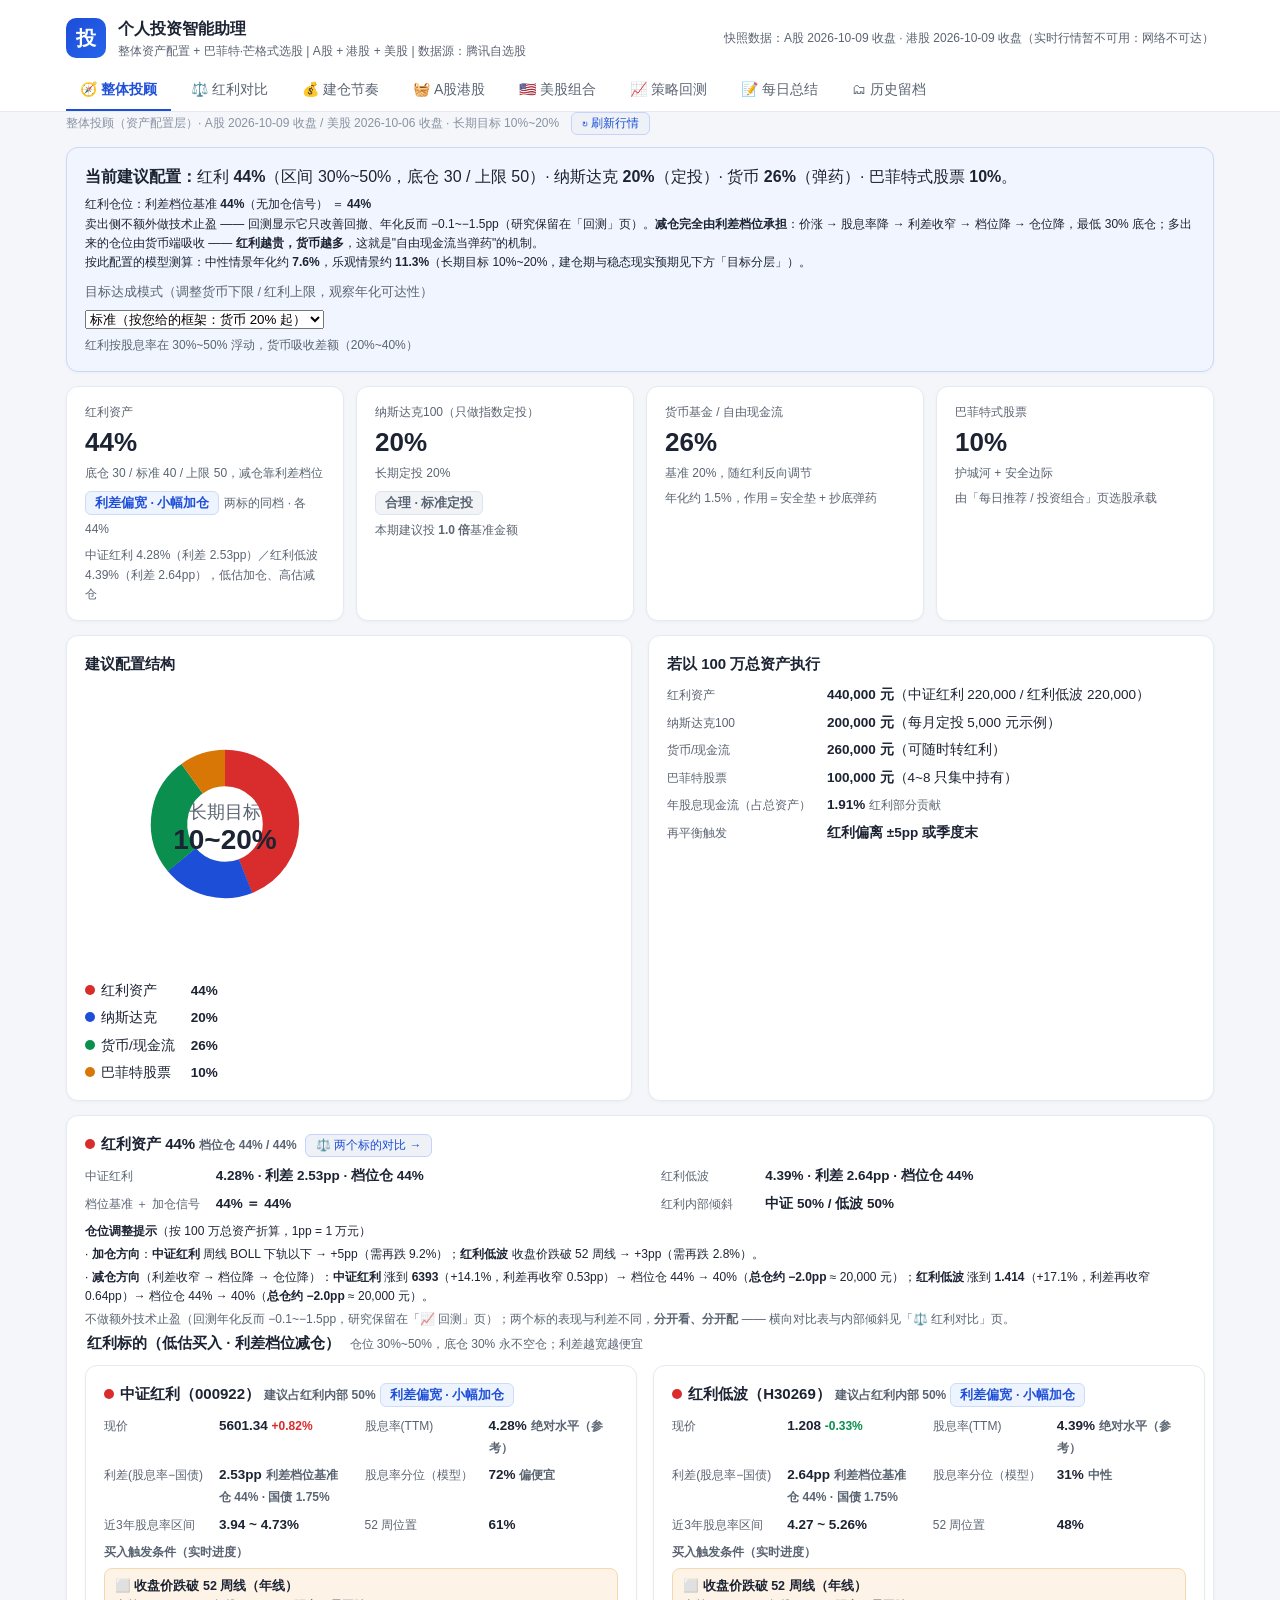
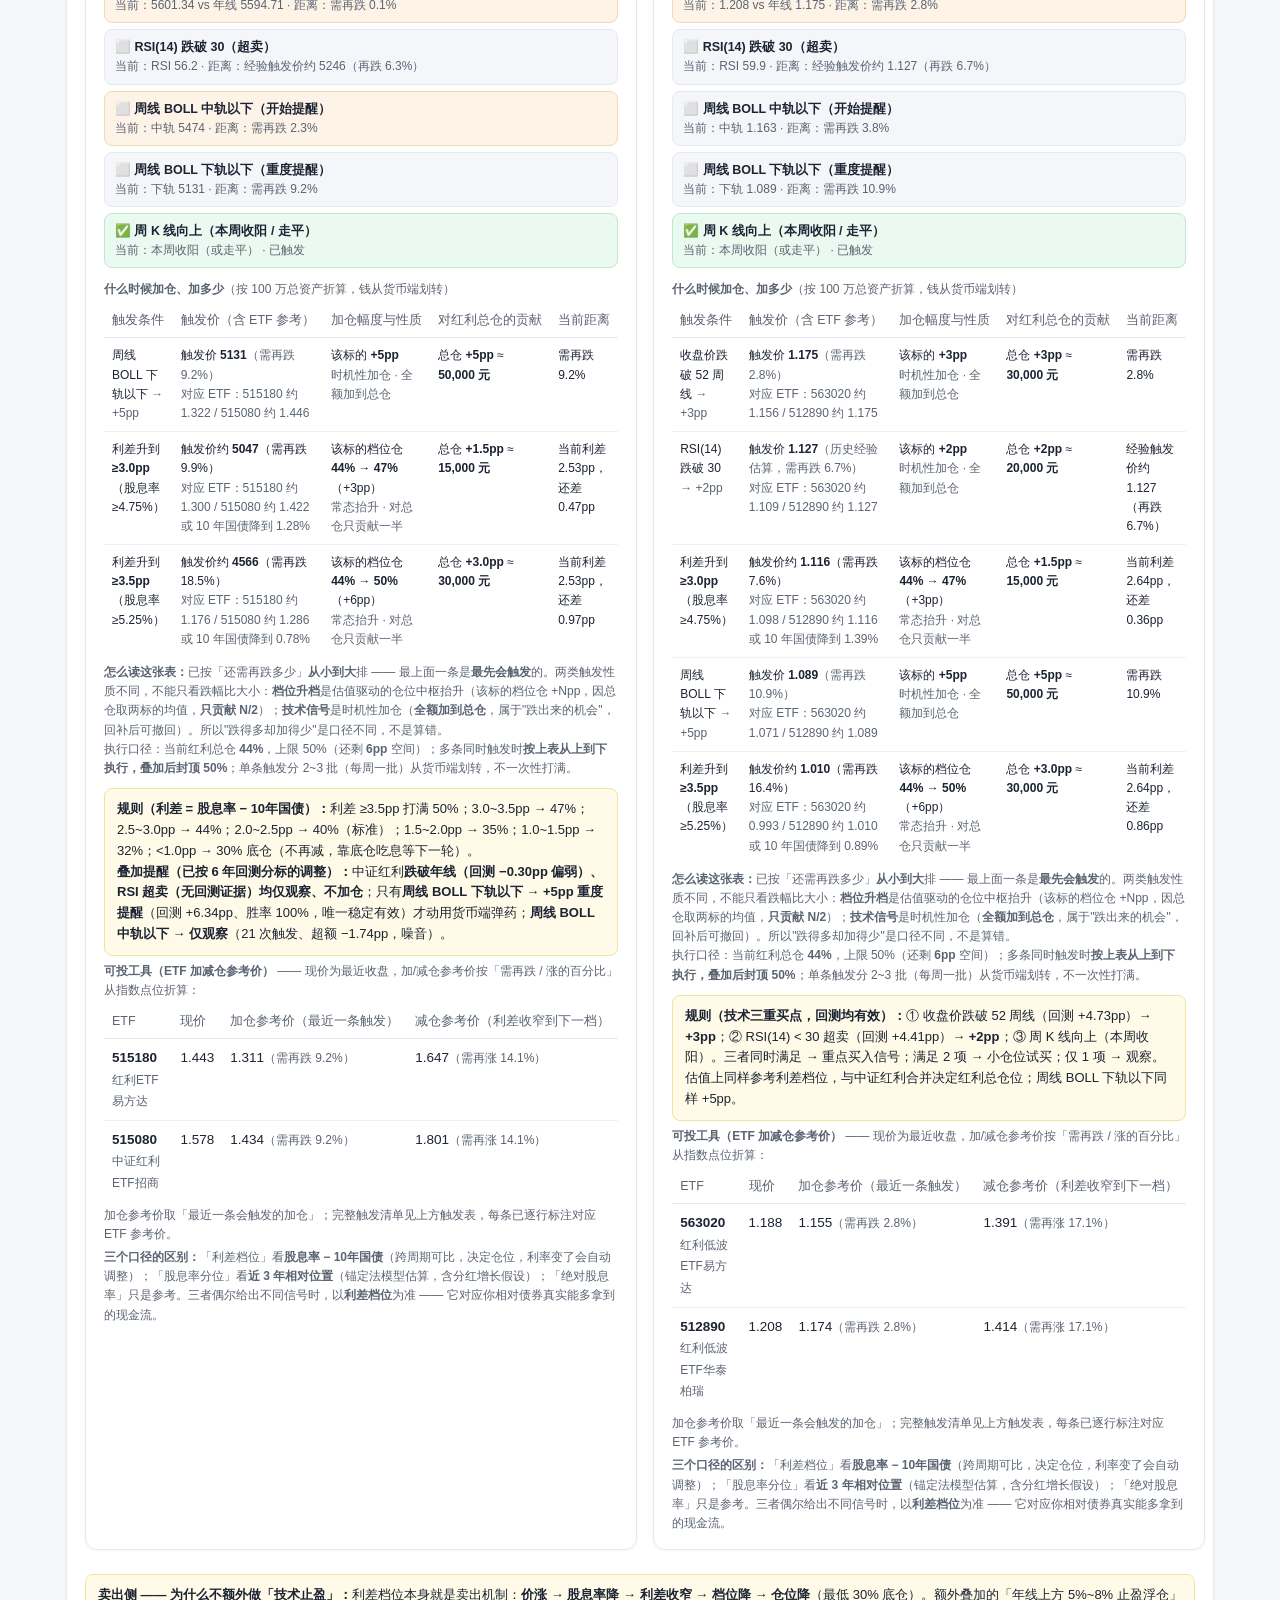
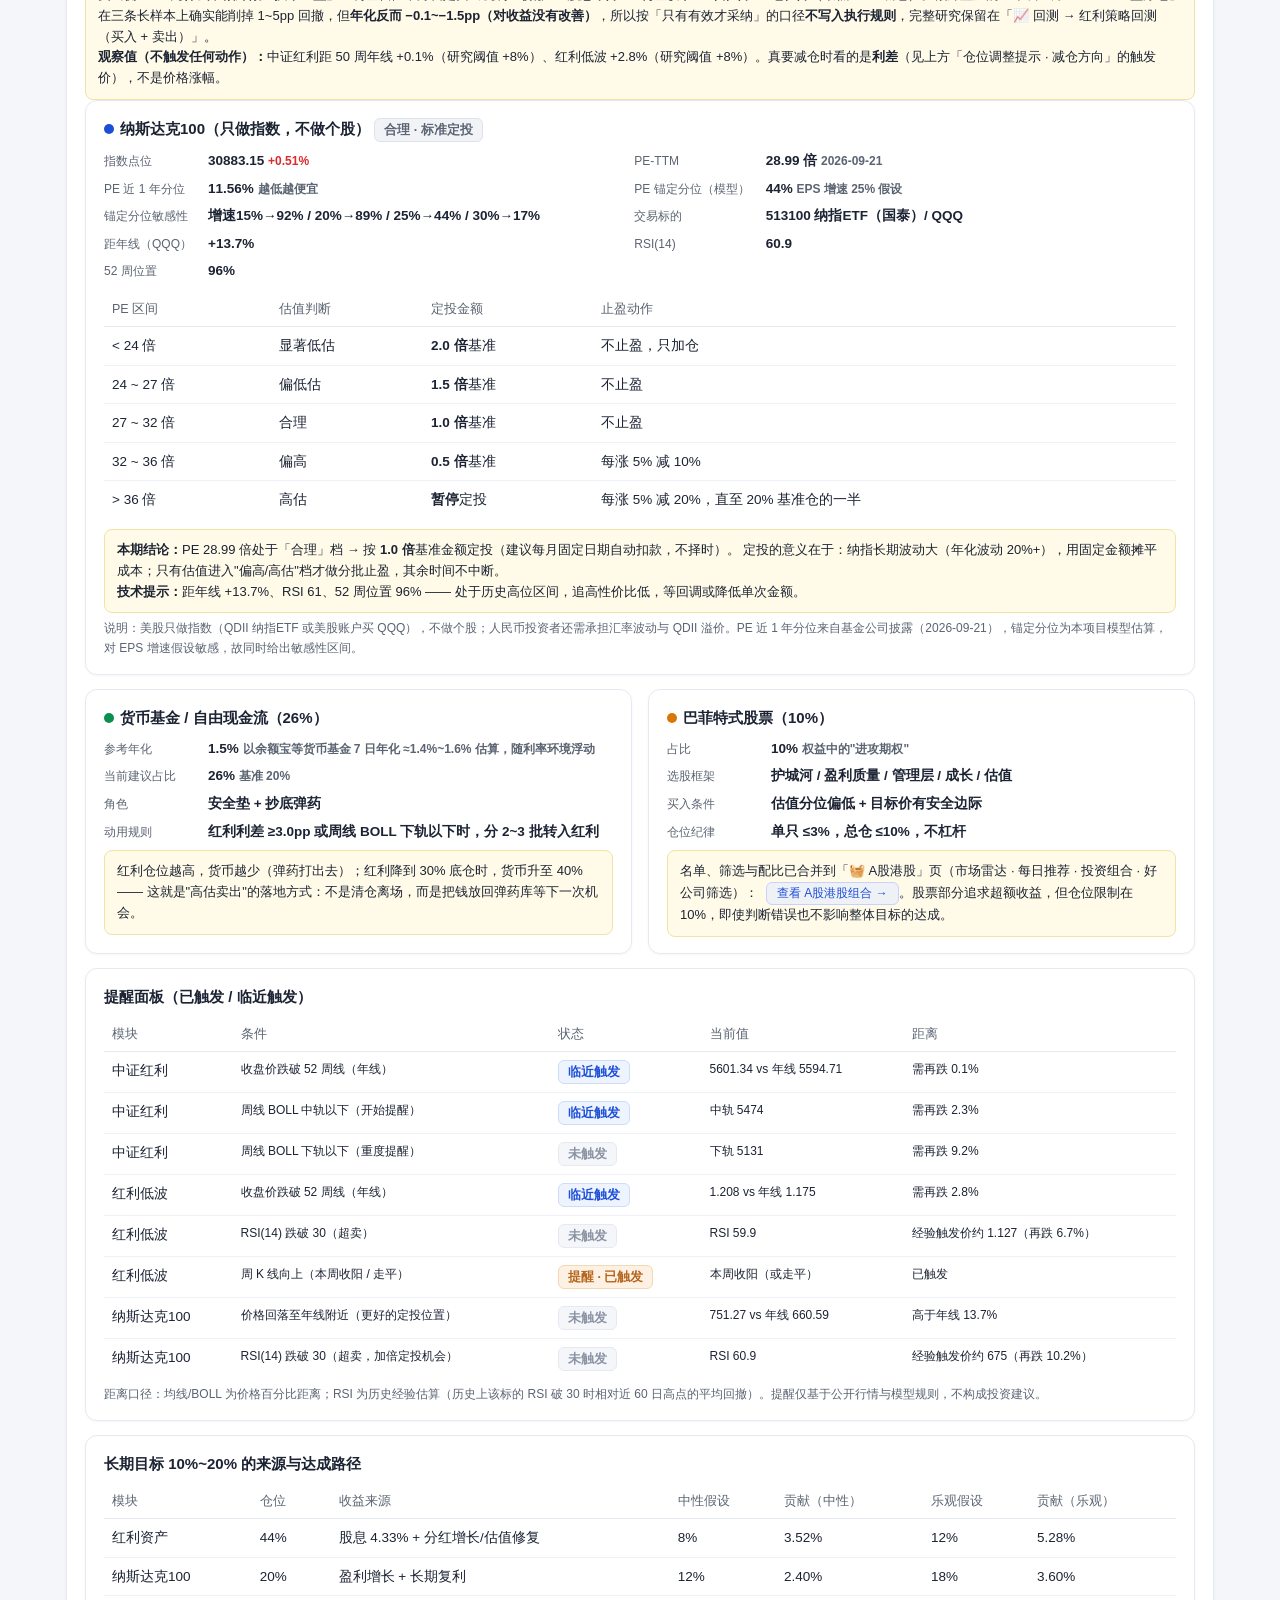
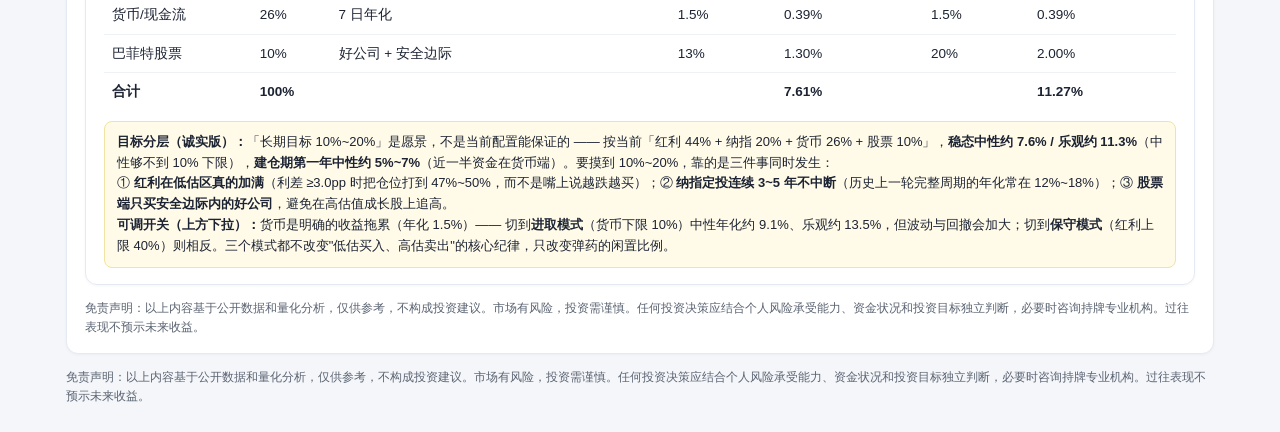
==== index.html @ 9316cc91 "init: 个人投资智能助理 v28（静态 PWA + 数据脚本 + 云端 Actions 模板） - 网站本体：index.html / app.js / style.css / sw.js（PWA" ====
<!DOCTYPE html>
<html lang="zh-CN">
<head>
<meta charset="UTF-8">
<meta name="viewport" content="width=device-width, initial-scale=1.0, viewport-fit=cover">
<title>个人投资智能助理 · 整体投顾 + Buffett 选股</title>
<link rel="manifest" href="manifest.json">
<link rel="icon" href="icons/icon.svg" type="image/svg+xml">
<link rel="apple-touch-icon" href="icons/icon-192.png">
<meta name="theme-color" content="#1d4ed8">
<meta name="mobile-web-app-capable" content="yes">
<meta name="apple-mobile-web-app-capable" content="yes">
<meta name="apple-mobile-web-app-status-bar-style" content="black-translucent">
<meta name="apple-mobile-web-app-title" content="投资助理">
<link rel="stylesheet" href="style.css">
</head>
<body>
<header class="top">
  <div class="wrap topbar">
    <div class="brand"><span class="logo">投</span><div><b>个人投资智能助理</b><div class="muted small">整体资产配置 + 巴菲特·芒格式选股<span class="hide-sm"> | A股 + 港股 + 美股 | 数据源：腾讯自选股</span></div></div></div>
    <div class="muted small" id="asof-line"></div>
  </div>
  <nav class="wrap nav" id="main-nav">
    <button class="nav-btn active" id="nav-plan" onclick="showTab('plan')"><span class="ic">🧭</span><span class="lb">整体投顾</span></button>
    <button class="nav-btn" id="nav-divcmp" onclick="showTab('divcmp')"><span class="ic">⚖️</span><span class="lb">红利对比</span></button>
    <button class="nav-btn" id="nav-fund" onclick="showTab('fund')"><span class="ic">💰</span><span class="lb">建仓节奏</span></button>
    <button class="nav-btn" id="nav-ah" onclick="showTab('ah')"><span class="ic">🧺</span><span class="lb">A股港股</span></button>
    <button class="nav-btn" id="nav-detail" onclick="showTab('detail')" style="display:none"><span class="ic">📄</span><span class="lb">标的调研</span></button>
    <button class="nav-btn" id="nav-us" onclick="showTab('us')"><span class="ic">🇺🇸</span><span class="lb">美股组合</span></button>
    <button class="nav-btn" id="nav-backtest" onclick="showTab('backtest')"><span class="ic">📈</span><span class="lb">策略回测</span></button>
    <button class="nav-btn" id="nav-report" onclick="showTab('report')"><span class="ic">📝</span><span class="lb">每日总结</span></button>
    <button class="nav-btn" id="nav-history" onclick="showTab('history')"><span class="ic">🗂</span><span class="lb">历史留档</span></button>
  </nav>
</header>

<main class="wrap">
  <section id="tab-plan"><div id="plan-body"></div></section>
  <section id="tab-divcmp" style="display:none"><div id="divcmp-body"></div></section>
  <section id="tab-fund" style="display:none"><div id="fund-body"></div></section>
  <section id="tab-ah" style="display:none"><div id="ah-body"></div></section>
  <section id="tab-detail" style="display:none"><div id="detail-sel" class="detail-selbar"></div><div id="detail-body"></div></section>
  <section id="tab-us" style="display:none"><div id="us-body"></div></section>
  <section id="tab-backtest" style="display:none"><div id="backtest-body"></div></section>
  <section id="tab-report" style="display:none">
    <div class="card">
      <b>每日投资总结</b> <span class="muted small">自动汇总市场概况、当日推荐与组合建议；每日 18:00 由定时任务自动生成并上传飞书「个人投顾」文件夹，本页同步排版展示（可一键切回 Markdown 原文）</span>
      <div class="btnrow">
        <button class="btn" onclick="copyReport()">复制报告</button>
        <button class="btn" onclick="downloadReport()">下载 .md</button>
        <button class="btn" onclick="window.hSaveReport()">保存到历史留档</button>
        <button class="btn" id="rpt-toggle" onclick="window.rptToggleView()">查看原文 Markdown</button>
      </div>
      <div id="report-view" class="report-view"></div>
      <textarea id="report-out" rows="26" spellcheck="false" style="display:none"></textarea>
    </div>
  </section>
  <section id="tab-history" style="display:none"><div id="history-body"></div></section>
</main>

<div id="flash" class="flash"></div>

<footer class="wrap foot">
  <div class="muted small" id="disc-line"></div>
</footer>

<script src="data.js"></script>
<script src="data/lt.js"></script>
<script src="data/valuation.js"></script>
<script src="data/us.js"></script>
<script src="data/asset.js"></script>
<script src="data/divbt.js"></script>
<script src="data/divbt-sell.js"></script>
<script src="data/etf.js"></script>
<script src="data/baseline.js"></script>
<script src="data/reports.js"></script>
<script src="data/snap-all.js"></script>
<script src="app.js"></script>
</body>
</html>
---- style.css ----
/* 投资助理 - 浅底研报风 · 红涨绿跌 */
* { box-sizing: border-box; margin: 0; padding: 0; }
body { font-family: -apple-system, "PingFang SC", "Microsoft YaHei", sans-serif; background: #f4f6fa; color: #1c2333; line-height: 1.6; }
.wrap { max-width: 1180px; margin: 0 auto; padding: 0 16px; }
.muted { color: #5b6472; } .small { font-size: 12px; } .mid { font-size: 14px; }
.c-up { color: #d92c2c; } .c-down { color: #0a8f4e; } .c-flat { color: #5b6472; } .c-warn { color: #b45309; }
.center { text-align: center; }
header.top { background: #fff; border-bottom: 1px solid #e5eaf2; padding-bottom: 0; }
.topbar { display: flex; justify-content: space-between; align-items: center; padding-top: 16px; padding-bottom: 10px; }
.brand { display: flex; gap: 12px; align-items: center; }
.logo { display: inline-flex; width: 40px; height: 40px; border-radius: 10px; background: linear-gradient(135deg, #1d4ed8, #2563eb); color: #fff; font-size: 20px; align-items: center; justify-content: center; font-weight: 700; }
.nav { display: flex; gap: 6px; overflow-x: auto; padding-bottom: 0; }
.nav-btn { border: none; background: none; padding: 10px 14px; font-size: 14px; color: #5b6472; cursor: pointer; border-bottom: 2.5px solid transparent; white-space: nowrap; font-family: inherit; }
.nav-btn:hover { color: #1c2333; }
.nav-btn.active { color: #1d4ed8; border-bottom-color: #1d4ed8; font-weight: 600; }
main { padding: 18px 16px 30px; }
.card { background: #fff; border: 1px solid #e5eaf2; border-radius: 12px; padding: 16px 18px; margin-bottom: 14px; box-shadow: 0 1px 3px rgba(20,30,60,0.04); }
.card-inner { background: #f6f8fc; border: 1px solid #e5eaf2; border-radius: 8px; padding: 10px 12px; margin-top: 10px; }
.card h3 { font-size: 15px; margin-bottom: 8px; }
.asof { font-size: 12px; color: #8a93a3; margin-bottom: 12px; }
.big { font-size: 26px; font-weight: 700; }
.grid2 { display: grid; grid-template-columns: 1fr 1fr; gap: 8px 16px; }
.grid3 { display: grid; grid-template-columns: repeat(3, 1fr); gap: 12px; }
.grid4 { display: grid; grid-template-columns: repeat(4, 1fr); gap: 12px; }
.grid5 { display: grid; grid-template-columns: repeat(5, 1fr); gap: 12px; }
/* 键值网格：标签 / 值成对（k2 = 一行一对，k4 = 一行两对） */
.kvg { display: grid; gap: 6px 16px; align-items: baseline; }
.kvg.k2 { grid-template-columns: minmax(88px, max-content) 1fr; }
.kvg.k4 { grid-template-columns: minmax(88px, max-content) 1fr minmax(88px, max-content) 1fr; }
.kv { font-size: 13.5px; }
.kv .muted { font-size: 12px; }
.hide-sm { display: inline; }
.tags .tag-ok, .tags .tag-warn, .tags .tag-flat { border-radius: 8px; padding: 8px 10px; font-size: 13px; }
/* 整体投顾：条件卡片可独立使用（不依赖 .tags 容器） */
.tag-ok, .tag-warn, .tag-flat { border-radius: 8px; padding: 7px 10px; font-size: 13px; }
.tag-ok { background: #eafaf1; border: 1px solid #bfe8d2; }
.tag-warn { background: #fdf3e7; border: 1px solid #f3d9b1; }
.tag-flat { background: #f4f6fa; border: 1px solid #e5eaf2; }
.verdict { background: #f0f5ff; border-color: #c9d9f7; }
.note { background: #fffbe8; border: 1px solid #f1e3a3; border-radius: 8px; padding: 10px 12px; font-size: 13px; }
.chgcard { background: #f6fbf6; border-color: #bcd9c0; }
.tbl { width: 100%; border-collapse: collapse; font-size: 13.5px; }
/* 宽表容器：桌面也不撑破布局，窄屏可横向滚动 */
.tbl-scroll { overflow-x: auto; -webkit-overflow-scrolling: touch; }
.tbl th { text-align: left; color: #5b6472; font-weight: 500; font-size: 12.5px; border-bottom: 1.5px solid #e5eaf2; padding: 7px 8px; white-space: nowrap; }
.tbl td { border-bottom: 1px solid #eef1f6; padding: 8px; vertical-align: top; }
.tbl tr:last-child td { border-bottom: none; }
.rowlink { cursor: pointer; }
.rowlink:hover { background: #f6f9ff; }
.badge { display: inline-block; width: 26px; height: 26px; line-height: 26px; text-align: center; border-radius: 50%; font-weight: 700; font-size: 13px; color: #fff; }
.badge.gS { background: #d92c2c; } .badge.gA { background: #d97706; } .badge.gB { background: #64748b; } .badge.gC { background: #b6c0cf; }
.sliders label { font-size: 12.5px; color: #5b6472; display: block; margin-bottom: 4px; }
.sliders input[type=range] { width: 100%; accent-color: #2563eb; }
.detail-selbar { margin-bottom: 12px; }
.detail-selbar select { padding: 8px 12px; border-radius: 8px; border: 1px solid #cdd5e1; font-size: 14px; background: #fff; min-width: 220px; }
select#bt-asset, select#bt-base { padding: 6px 10px; border-radius: 8px; border: 1px solid #cdd5e1; font-size: 13px; background: #fff; margin-left: 0; width: 100%; max-width: 460px; }
.sliders2 label { font-size: 12.5px; color: #5b6472; display: block; margin-bottom: 4px; }
.sliders2 input[type=number] { width: 100%; padding: 7px 9px; border: 1px solid #cdd5e1; border-radius: 8px; font-size: 14px; }
/* 回测页子视图切换 */
.seg { display: flex; gap: 8px; margin-bottom: 12px; flex-wrap: wrap; }
.seg-btn { flex: 1 1 auto; min-width: 140px; min-height: 40px; padding: 9px 12px; border-radius: 10px; border: 1px solid #d7dee9; background: #fff; color: #5b6472; font-size: 13.5px; font-weight: 600; cursor: pointer; -webkit-tap-highlight-color: transparent; }
.seg-btn.active { background: #1d4ed8; border-color: #1d4ed8; color: #fff; }
.pricebar { display: flex; align-items: center; gap: 8px; margin: 12px 0 4px; font-size: 12px; color: #8a93a3; }
.pb-bar { flex: 1; height: 8px; border-radius: 4px; background: linear-gradient(90deg, #0a8f4e33, #94a3b833, #d92c2c33); position: relative; }
.pb-dot { position: absolute; top: -4px; width: 16px; height: 16px; border-radius: 50%; background: #1d4ed8; border: 3px solid #fff; box-shadow: 0 0 0 1px #1d4ed8; transform: translateX(-50%); }
.target-cards { margin-top: 10px; }
.tcard { border-radius: 10px; padding: 12px; text-align: center; }
.t-lo { background: #eafaf1; border: 1px solid #bfe8d2; }
.t-mid { background: #f0f5ff; border: 1px solid #c9d9f7; }
.t-hi { background: #fdf3e7; border: 1px solid #f3d9b1; }
.tbig { font-size: 24px; font-weight: 700; }
.dot { display: inline-block; width: 10px; height: 10px; border-radius: 50%; margin-right: 6px; }
.pline { display: flex; align-items: center; gap: 6px; padding: 7px 0; border-bottom: 1px dashed #eef1f6; font-size: 13.5px; flex-wrap: wrap; }
.pline .right { margin-left: auto; }
.btnrow { margin: 10px 0; display: flex; gap: 10px; }
.btn { background: #1d4ed8; color: #fff; border: none; border-radius: 8px; padding: 9px 18px; font-size: 14px; cursor: pointer; font-family: inherit; }
.btn:hover { background: #1e40af; }
.btn-mini { background: #eef2f7; color: #1d4ed8; border: 1px solid #c7d2fe; border-radius: 6px; padding: 2px 10px; font-size: 12px; cursor: pointer; font-family: inherit; margin-left: 8px; }
.btn-mini:hover { background: #e0e7ff; }
textarea#report-out { width: 100%; margin-top: 8px; border: 1px solid #cdd5e1; border-radius: 8px; padding: 12px; font-family: ui-monospace, Menlo, monospace; font-size: 12.5px; line-height: 1.55; background: #fbfcfe; color: #1c2333; }
.flash { display: none; position: fixed; bottom: 28px; left: 50%; transform: translateX(-50%); background: #1c2333; color: #fff; padding: 10px 22px; border-radius: 24px; font-size: 14px; z-index: 99; }
.foot { padding-bottom: 26px; }
/* 历史估值百分位：温度色阶（冷=便宜 → 暖=贵） */
.vfilter { display: flex; justify-content: space-between; align-items: center; flex-wrap: wrap; gap: 8px; margin-bottom: 10px; }
.vf-right { display: flex; align-items: center; gap: 4px; flex-wrap: wrap; }
.vf-right select { padding: 5px 8px; border-radius: 6px; border: 1px solid #cdd5e1; font-size: 13px; background: #fff; font-family: inherit; color: #1c2333; }
.vcards { margin-top: 6px; }
.vblock { border-radius: 10px; padding: 12px 14px; border: 1px solid #e5eaf2; background: #f8fafc; }
.vbig { font-size: 26px; font-weight: 700; line-height: 1.25; }
.vtag { display: inline-block; font-size: 12px; font-weight: 600; padding: 1px 10px; border-radius: 20px; margin-bottom: 6px; border: 1px solid transparent; }
.vchip { display: inline-block; font-size: 12.5px; font-weight: 600; padding: 1px 9px; border-radius: 6px; border: 1px solid transparent; }
.vq { display: inline-block; width: 14px; height: 14px; line-height: 14px; text-align: center; border-radius: 50%; background: #e5eaf2; color: #5b6472; font-size: 10px; cursor: help; font-weight: 600; }
.v1 { background: #e6effd; color: #1746b3; border-color: #b3cdf8; }
.v2 { background: #eef4fd; color: #1d4ed8; border-color: #cddcf8; }
.v3 { background: #f1f3f7; color: #5b6472; border-color: #dde3ec; }
.v4 { background: #fdf1e3; color: #b5651d; border-color: #f2d9b4; }
.v5 { background: #fdeaea; color: #b91c1c; border-color: #f4c7c7; }
.v-na { background: #f4f6fa; color: #8a93a3; border-color: #e5eaf2; }
.us-core { display: inline-block; font-size: 11px; font-weight: 500; padding: 0 6px; margin-right: 5px; border-radius: 5px; border: 1px solid #b5d4f4; background: #e6f1fb; color: #185fa5; vertical-align: middle; }
.us-watch { display: inline-block; font-size: 11px; font-weight: 500; padding: 0 6px; margin-right: 5px; border-radius: 5px; border: 1px solid #f0d9b5; background: #faf3e0; color: #92400e; vertical-align: middle; }
/* 核心资产标记（A股/港股通用）：综合分≥8 且护城河≥8.5 */
.core-chip { display: inline-block; font-size: 11px; font-weight: 600; padding: 0 6px; margin-right: 5px; border-radius: 5px; border: 1px solid #e8b98a; background: #fdf1e3; color: #a3520a; vertical-align: middle; }
.vbar { margin-top: 10px; }
.vbar-track { position: relative; height: 10px; border-radius: 5px; background: linear-gradient(90deg, #1746b3 0%, #3b82f6 25%, #94a3b8 50%, #f59e0b 75%, #dc2626 100%); }
.vbar-tick { position: absolute; top: -2px; bottom: -2px; width: 1px; background: rgba(255,255,255,0.7); }
.vbar-mark { position: absolute; top: -4px; width: 4px; height: 18px; background: #1c2333; border-radius: 2px; transform: translateX(-2px); box-shadow: 0 0 0 2px #fff; }
.vbar-scale { display: flex; justify-content: space-between; font-size: 10.5px; color: #8a93a3; margin-top: 4px; }
#val-chart { margin-top: 4px; }
/* 桌面：导航按钮 emoji 与文字保持同行 */
.nav-btn .ic { margin-right: 4px; }
.nav-btn .lb { display: inline; }

/* ---------- 移动端 ---------- */
/* 全球指数（恒生科技 / 纳斯达克 / 标普 等） */
.sectitle { display: flex; align-items: baseline; gap: 10px; margin: 2px 2px 10px; font-size: 15px; flex-wrap: wrap; }
.ixgrid { gap: 10px; }
.ixbox { border: 1px solid #e5eaf2; border-radius: 10px; padding: 10px 12px; background: #fbfcfe; }
.ixbox.ixhot { border-color: #cddcf8; background: #f4f8ff; }
.ixname { font-size: 13px; font-weight: 600; display: flex; justify-content: space-between; align-items: center; gap: 6px; }
.ixname .region { font-size: 11px; font-weight: 400; color: #8a93a3; }
.ixpx { font-size: 22px; font-weight: 700; line-height: 1.25; margin: 1px 0; }

@media (max-width: 860px) {
  .grid3, .grid4, .grid5 { grid-template-columns: 1fr 1fr; }
}
/* 窄屏：两列卡片改为单列；键值网格一行两对 → 一行一对 */
@media (max-width: 720px) {
  .grid2 { grid-template-columns: 1fr; }
  .kvg.k4 { grid-template-columns: minmax(88px, max-content) 1fr; }
}
@media (max-width: 640px) {
  .wrap { padding: 0 12px; }
  header.top { position: sticky; top: 0; z-index: 40; }
  .topbar { padding-top: 10px; padding-bottom: 8px; }
  .logo { width: 34px; height: 34px; font-size: 17px; border-radius: 8px; }
  .brand { gap: 9px; }
  .brand b { font-size: 15px; }
  .topbar > #asof-line { display: none; } /* 数据时点在页内已有，顶栏让位 */
  .hide-sm { display: none; }              /* 顶栏副标题在窄屏精简 */

  /* 底部固定 tab 栏（类小程序）：tab 数多于屏宽时横向滚动，不压缩变形（当前项会自动滚到可见处） */
  .nav { position: fixed; left: 0; right: 0; bottom: 0; margin: 0; padding: 5px 4px calc(5px + env(safe-area-inset-bottom)); background: #fff; border-top: 1px solid #e5eaf2; box-shadow: 0 -1px 6px rgba(20,30,60,0.06); gap: 2px; z-index: 50; overflow-x: auto; -webkit-overflow-scrolling: touch; scrollbar-width: none; }
  .nav::-webkit-scrollbar { display: none; }
  .nav-btn { flex: 0 0 auto; width: 60px; min-width: 60px; display: flex; flex-direction: column; align-items: center; gap: 2px; padding: 7px 1px 6px; font-size: 10.5px; line-height: 1.2; border-bottom: none; border-radius: 9px; -webkit-tap-highlight-color: transparent; }
  .nav-btn .ic { font-size: 19px; margin-right: 0; }
  .nav-btn .lb { display: block; }
  .nav-btn.active { background: #eef4ff; }
  main { padding: 12px 12px calc(84px + env(safe-area-inset-bottom)); }
  footer.foot { padding-bottom: calc(92px + env(safe-area-inset-bottom)); }

  .card { padding: 14px 13px; border-radius: 10px; margin-bottom: 12px; }
  .card h3 { font-size: 14.5px; }
  .big { font-size: 22px; }
  .tbig { font-size: 20px; }
  .vbig { font-size: 22px; }

  /* 表格横向滚动：单元格不挤压，长文本列允许换行 */
  .tbl { display: block; overflow-x: auto; -webkit-overflow-scrolling: touch; min-width: 100%; }
  .tbl-scroll { overflow-x: auto; -webkit-overflow-scrolling: touch; }
  .tbl th, .tbl td { white-space: nowrap; }
  .tbl .wrapcol { white-space: normal; min-width: 9em; }
  .tbl th { padding: 8px; font-size: 12px; }
  .tbl td { padding: 9px 8px; }

  /* 触摸目标 ≥44px */
  .btn { padding: 12px 16px; font-size: 14px; border-radius: 10px; }
  .btnrow { flex-wrap: wrap; }
  .btnrow .btn { flex: 1 1 128px; }
  .btn-mini { padding: 8px 12px; font-size: 12.5px; }
  .detail-selbar select { width: 100%; min-width: 0; padding: 11px 12px; font-size: 15px; }
  select#bt-asset, select#bt-base { width: 100%; margin: 4px 0 0; padding: 10px; font-size: 14px; max-width: none; }
  .vf-right { width: 100%; }
  .vf-right select { flex: 1; min-width: 0; padding: 9px 10px; font-size: 14px; }
  .sliders input[type=range] { height: 28px; }
  .sliders2 input[type=number] { padding: 10px; font-size: 15px; }

  textarea#report-out { font-size: 12px; padding: 10px; }
  .pline { font-size: 13px; }
  .pline .right { margin-left: 0; width: 100%; }
  .kv { font-size: 13px; }
  #flash { bottom: calc(92px + env(safe-area-inset-bottom)); width: max-content; max-width: 86vw; }
}

/* ---------- 窄屏：宽表改「卡片堆叠」，不用横向拖动也能读全 ---------- */
@media (max-width: 700px) {
  .tbl-stack { display: block; min-width: 0; overflow: visible; }
  .tbl-stack thead { display: none; }
  .tbl-stack tbody, .tbl-stack tr, .tbl-stack td { display: block; width: 100%; }
  .tbl-stack tr { border: 1px solid #e5eaf2; border-radius: 10px; padding: 8px 11px; margin-bottom: 8px; background: #fbfcfe; }
  .tbl-stack tr.grp { background: #f7f8fa; border: none; padding: 4px 2px; margin-bottom: 2px; }
  .tbl-stack td { border: none; padding: 3px 0; white-space: normal !important; }
  .tbl-stack td::before { content: attr(data-l); display: block; color: #8a93a3; font-size: 11px; line-height: 1.4; }
  .tbl-stack td:first-child { font-weight: 600; padding-bottom: 5px; }
  .tbl-stack td:first-child::before, .tbl-stack tr.grp td::before { display: none; }
}

/* ---------- 中屏（平板 / 小笔记本）：导航压缩，避免挤成两行或出现横向滚动 ---------- */
@media (min-width: 641px) and (max-width: 1100px) {
  .nav-btn { padding: 10px 9px; font-size: 13px; }
  .nav-btn .ic { margin-right: 3px; }
}

/* ---------- 财报披露日标记（表格「财报」列 + 页面顶部「财报日历」卡） ---------- */
.repchip { display: inline-block; padding: 1px 7px; border-radius: 10px; background: #eef2f7; color: #5b6472; font-size: 12px; white-space: nowrap; }
.repchip.rep-soon { background: #fdecec; color: #c0392b; font-weight: 600; }
.repitem { display: inline-block; margin: 2px 6px 2px 0; padding: 2px 9px; border-radius: 10px; background: #f2f5f9; color: #37414f; }
.repitem.rep-soon { background: #fdecec; color: #c0392b; font-weight: 600; }

/* ---------- 每日总结 / 历史报告的「排版视图」（Markdown → HTML 渲染区） ---------- */
.report-view { background: #fff; border: 1px solid #e5eaf2; border-radius: 12px; padding: 16px 18px; font-size: 14px; line-height: 1.75; color: #1c2333; max-height: 72vh; overflow: auto; margin-top: 8px; }
.report-view h1 { font-size: 19px; margin: 4px 0 12px; padding-bottom: 8px; border-bottom: 3px solid #1d4ed8; color: #1c2333; }
.report-view h2 { font-size: 16.5px; margin: 20px 0 8px; padding: 4px 10px; background: #eef3ff; border-left: 4px solid #1d4ed8; border-radius: 0 8px 8px 0; color: #1d4ed8; }
.report-view h3 { font-size: 14.5px; margin: 14px 0 6px; color: #37414f; }
.report-view h4 { font-size: 13.5px; margin: 10px 0 4px; color: #37414f; }
.report-view p { margin: 8px 0; }
.report-view ul, .report-view ol { margin: 8px 0; padding-left: 22px; }
.report-view li { margin: 3px 0; }
.report-view blockquote { margin: 10px 0; padding: 8px 12px; background: #f5f7fb; border-left: 3px solid #1d4ed8; border-radius: 0 8px 8px 0; color: #5b6472; font-size: 13px; }
.report-view hr { border: none; border-top: 1px solid #e5eaf2; margin: 14px 0; }
.report-view code { background: #eef2f7; padding: 1px 5px; border-radius: 4px; font-size: 12px; }
.report-view .tbl-scroll { overflow-x: auto; margin: 10px 0; }
.report-view table { border-collapse: collapse; width: 100%; font-size: 13px; }
.report-view th, .report-view td { border: 1px solid #e5eaf2; padding: 6px 9px; text-align: left; vertical-align: top; white-space: nowrap; }
.report-view thead th { background: #f2f5f9; font-weight: 600; }
.report-view tbody tr:nth-child(even) { background: #fbfcfe; }
.report-view-sm { max-height: 480px; }
@media (max-width: 640px) {
  .report-view { padding: 12px 12px; font-size: 13.5px; max-height: none; }
  .report-view th, .report-view td { white-space: normal; font-size: 12.5px; padding: 5px 7px; }
  .report-view h2 { font-size: 15px; }
}
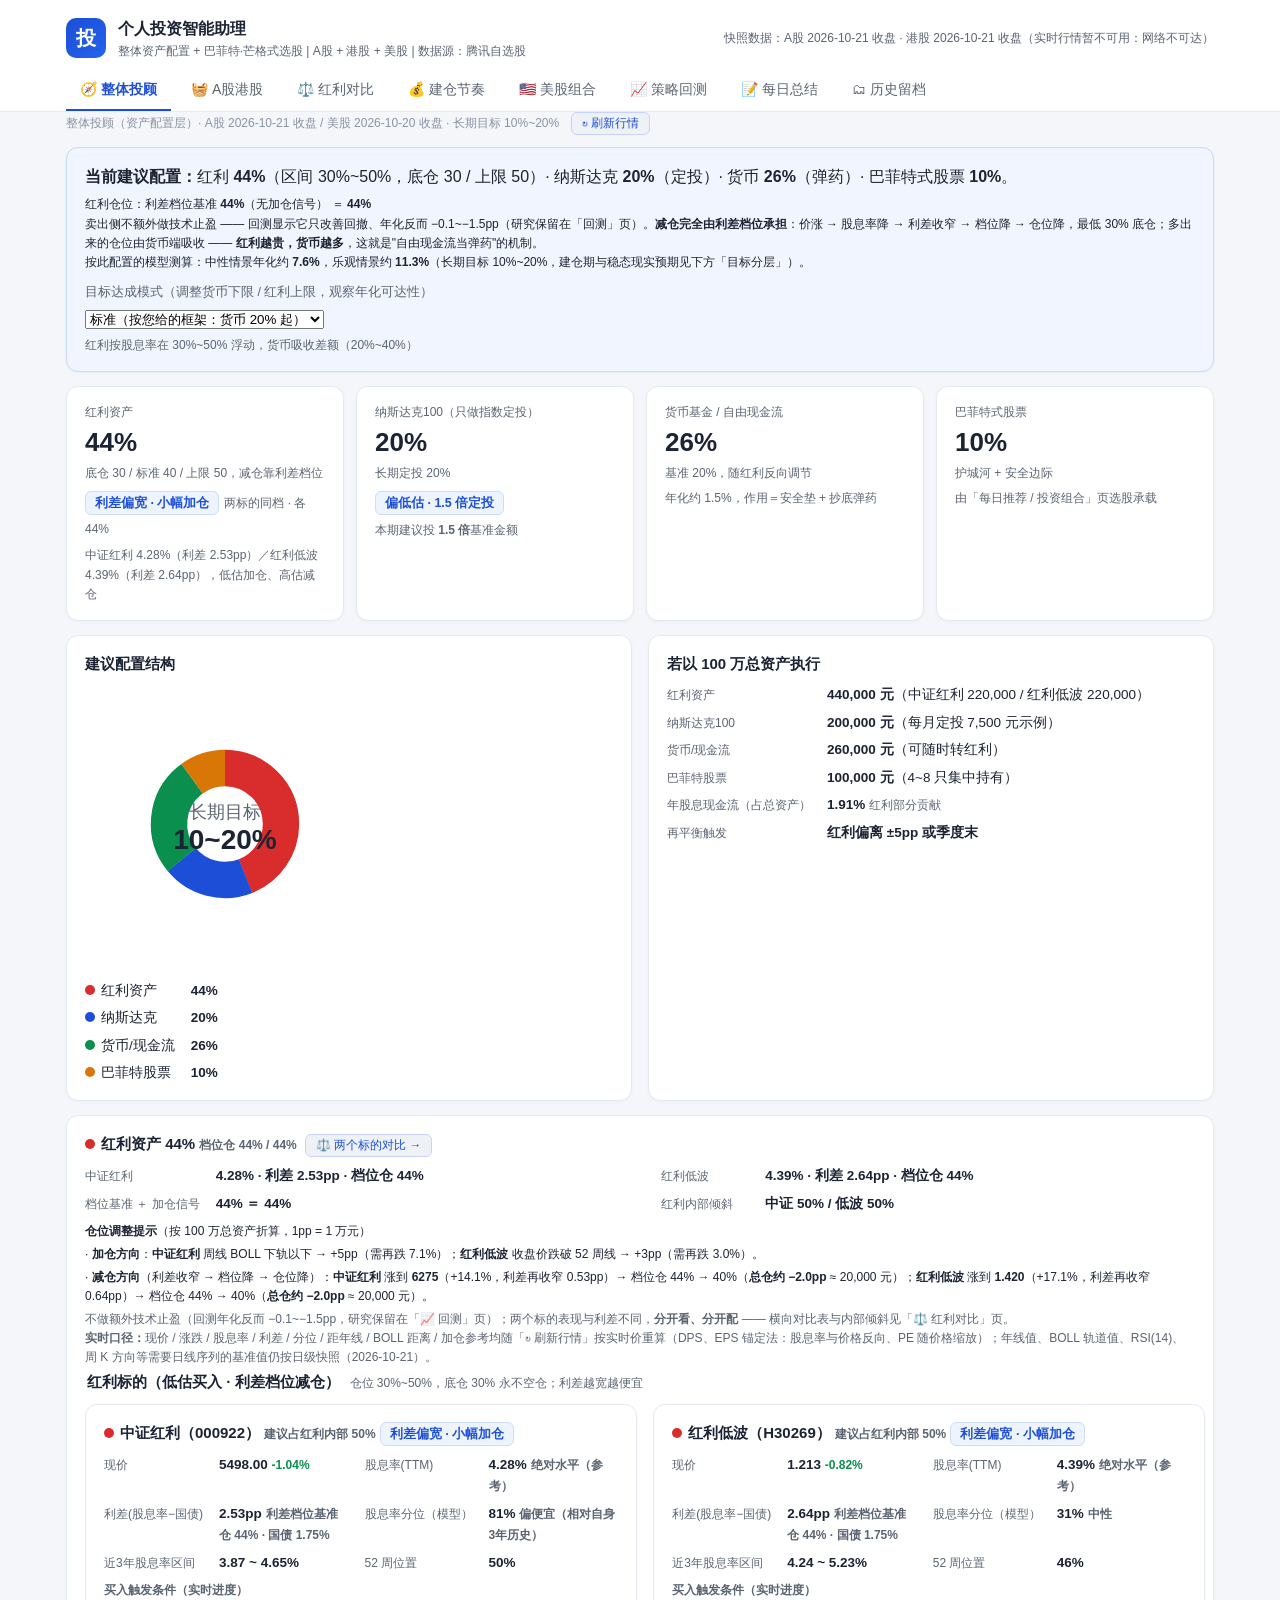
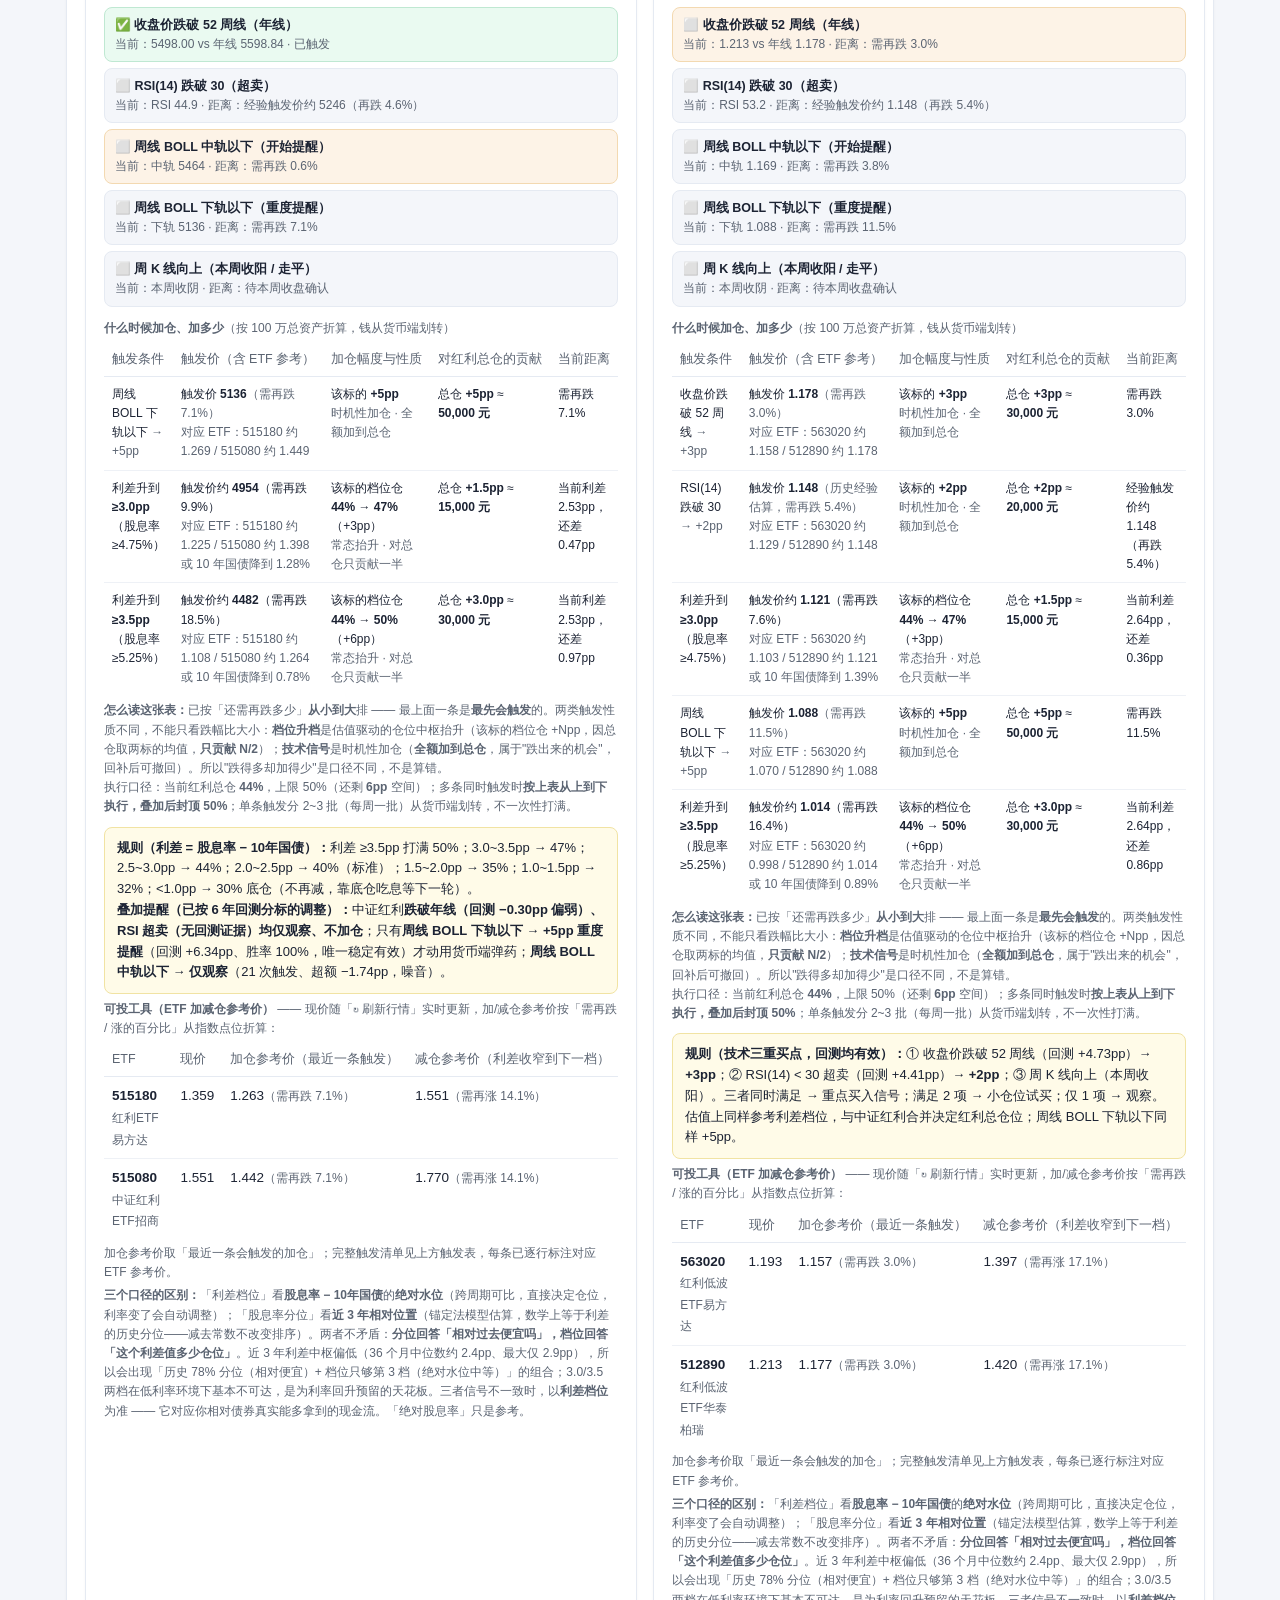
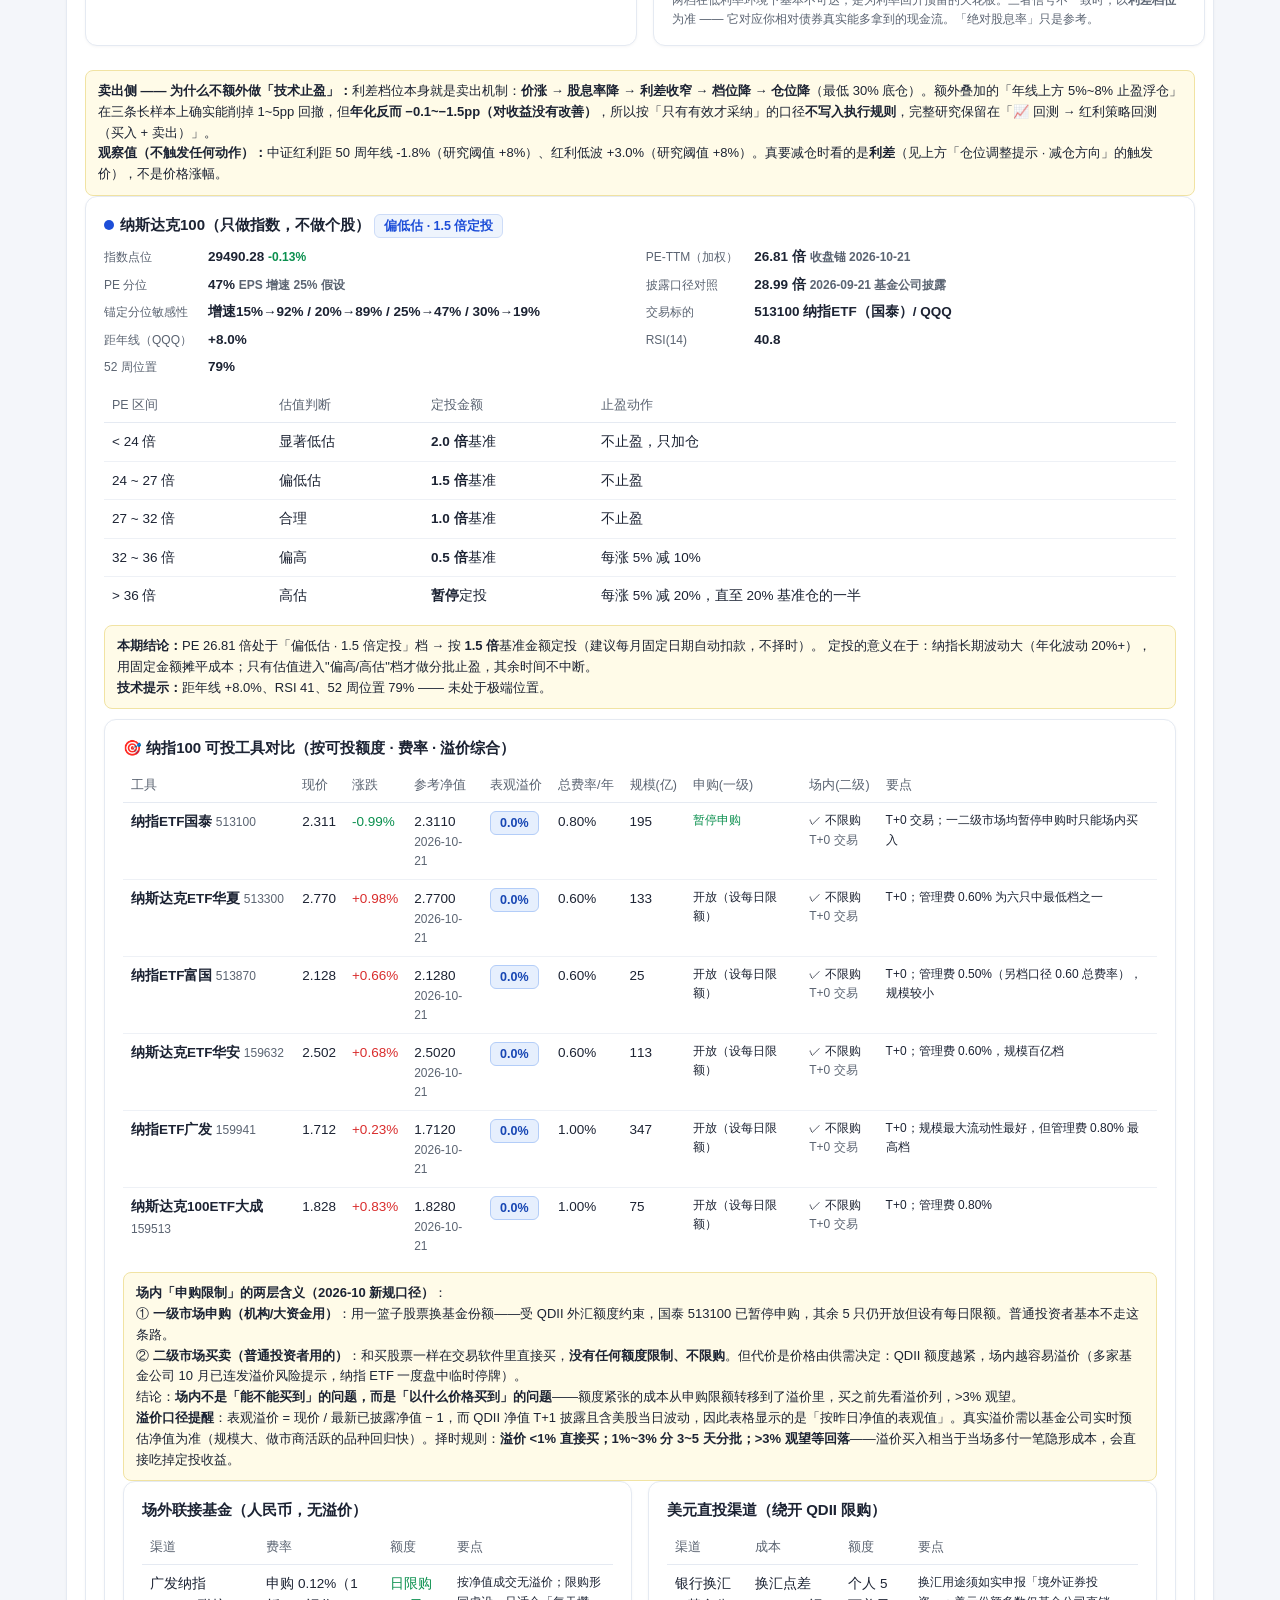
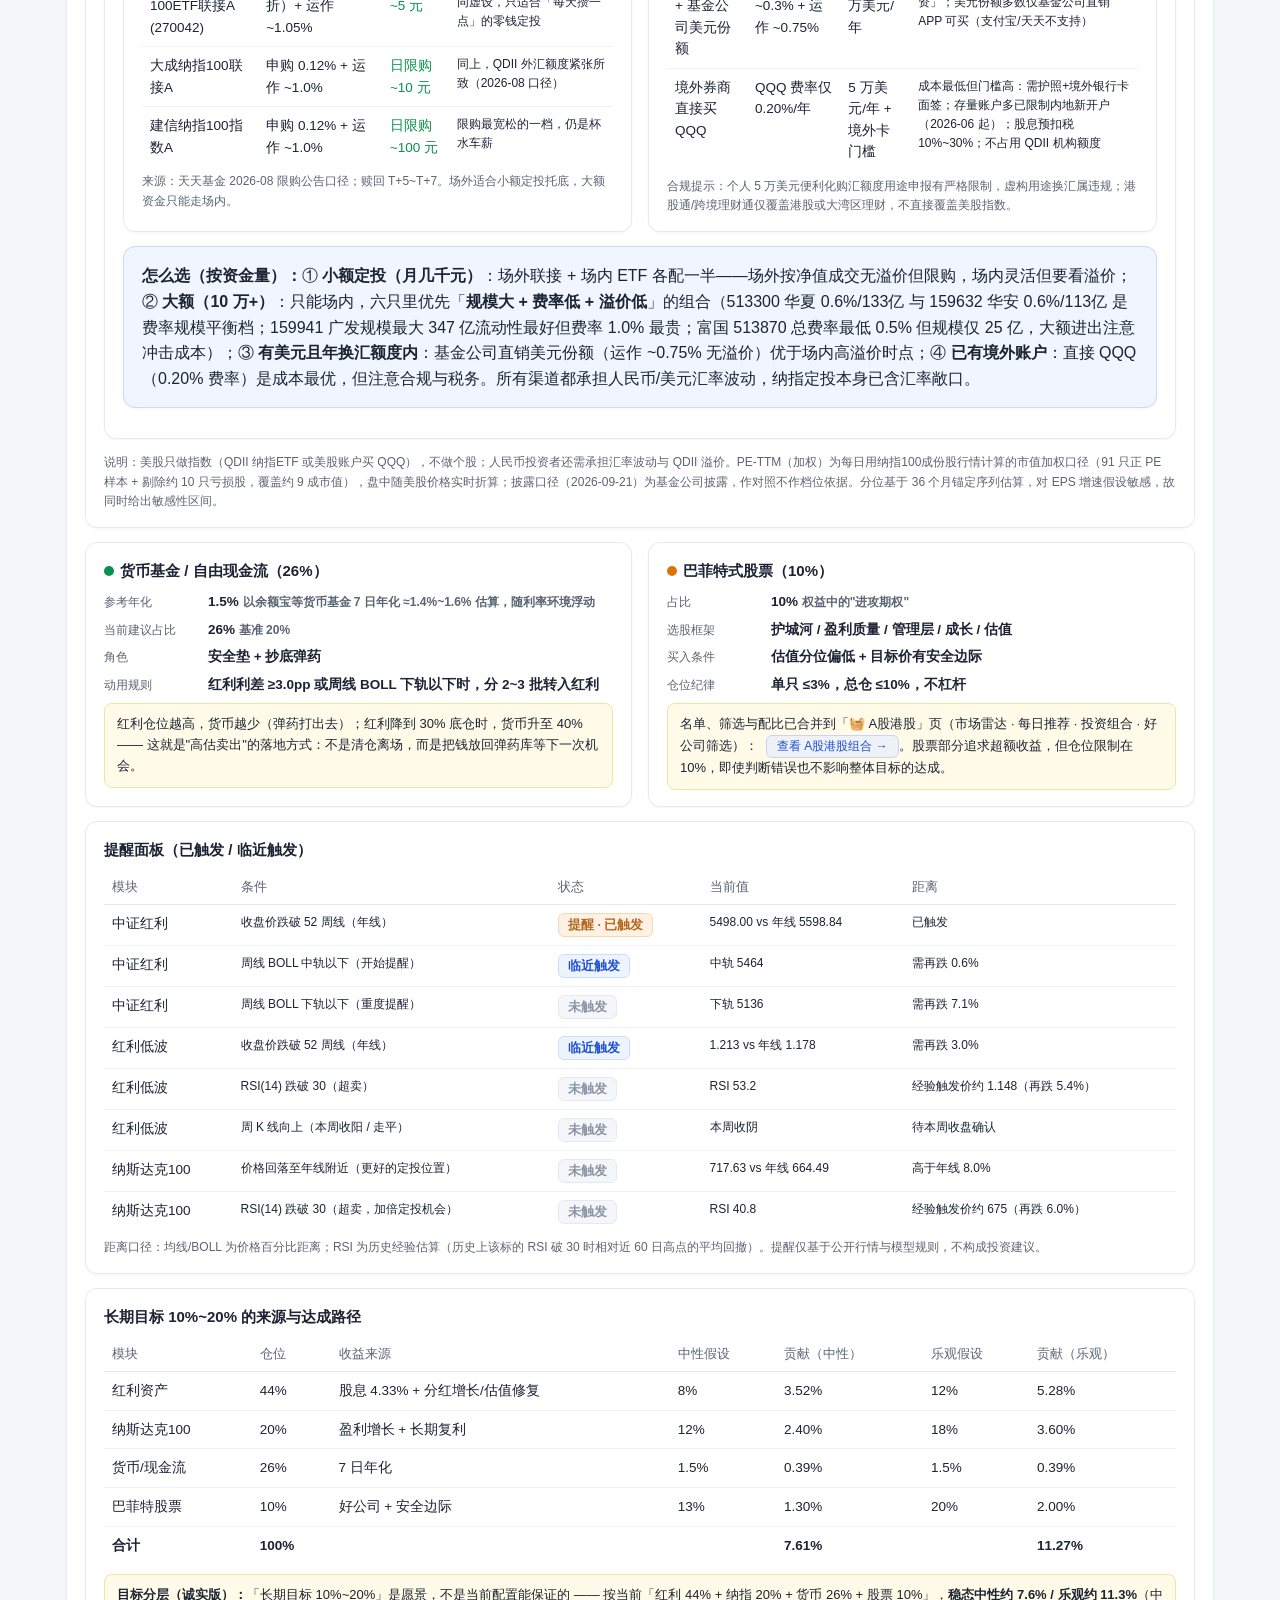
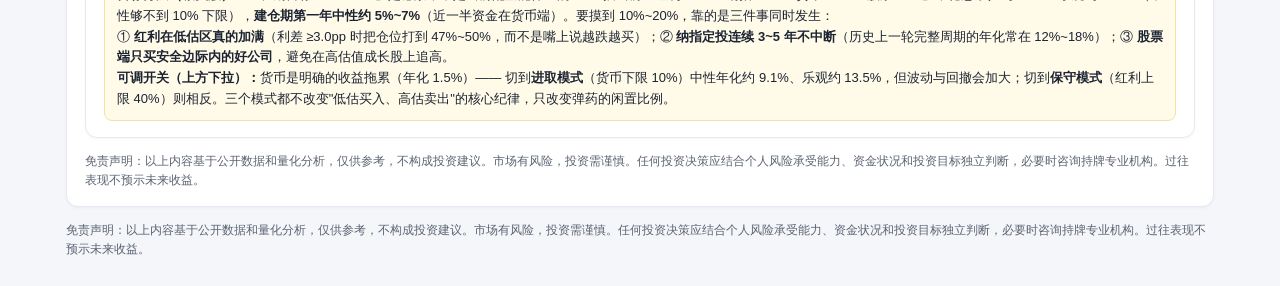
==== commit df277650: "A股港股移至第2个tab + 财报速览（v39）：①nav/section顺序调整 ②fetch-earnings.js每日拉33只（主池+观察池）最新财报→单季差分还原（6期）+累计同比+一致预期对" ====
--- a/index.html
+++ b/index.html
@@ -22,9 +22,9 @@
   </div>
   <nav class="wrap nav" id="main-nav">
     <button class="nav-btn active" id="nav-plan" onclick="showTab('plan')"><span class="ic">🧭</span><span class="lb">整体投顾</span></button>
+    <button class="nav-btn" id="nav-ah" onclick="showTab('ah')"><span class="ic">🧺</span><span class="lb">A股港股</span></button>
     <button class="nav-btn" id="nav-divcmp" onclick="showTab('divcmp')"><span class="ic">⚖️</span><span class="lb">红利对比</span></button>
     <button class="nav-btn" id="nav-fund" onclick="showTab('fund')"><span class="ic">💰</span><span class="lb">建仓节奏</span></button>
-    <button class="nav-btn" id="nav-ah" onclick="showTab('ah')"><span class="ic">🧺</span><span class="lb">A股港股</span></button>
     <button class="nav-btn" id="nav-detail" onclick="showTab('detail')" style="display:none"><span class="ic">📄</span><span class="lb">标的调研</span></button>
     <button class="nav-btn" id="nav-us" onclick="showTab('us')"><span class="ic">🇺🇸</span><span class="lb">美股组合</span></button>
     <button class="nav-btn" id="nav-backtest" onclick="showTab('backtest')"><span class="ic">📈</span><span class="lb">策略回测</span></button>
@@ -35,9 +35,9 @@
 
 <main class="wrap">
   <section id="tab-plan"><div id="plan-body"></div></section>
+  <section id="tab-ah" style="display:none"><div id="ah-body"></div></section>
   <section id="tab-divcmp" style="display:none"><div id="divcmp-body"></div></section>
   <section id="tab-fund" style="display:none"><div id="fund-body"></div></section>
-  <section id="tab-ah" style="display:none"><div id="ah-body"></div></section>
   <section id="tab-detail" style="display:none"><div id="detail-sel" class="detail-selbar"></div><div id="detail-body"></div></section>
   <section id="tab-us" style="display:none"><div id="us-body"></div></section>
   <section id="tab-backtest" style="display:none"><div id="backtest-body"></div></section>
@@ -73,6 +73,7 @@
 <script src="data/etf.js"></script>
 <script src="data/baseline.js"></script>
 <script src="data/reports.js"></script>
+<script src="data/earnings.js"></script>
 <script src="data/snap-all.js"></script>
 <script src="app.js"></script>
 </body>
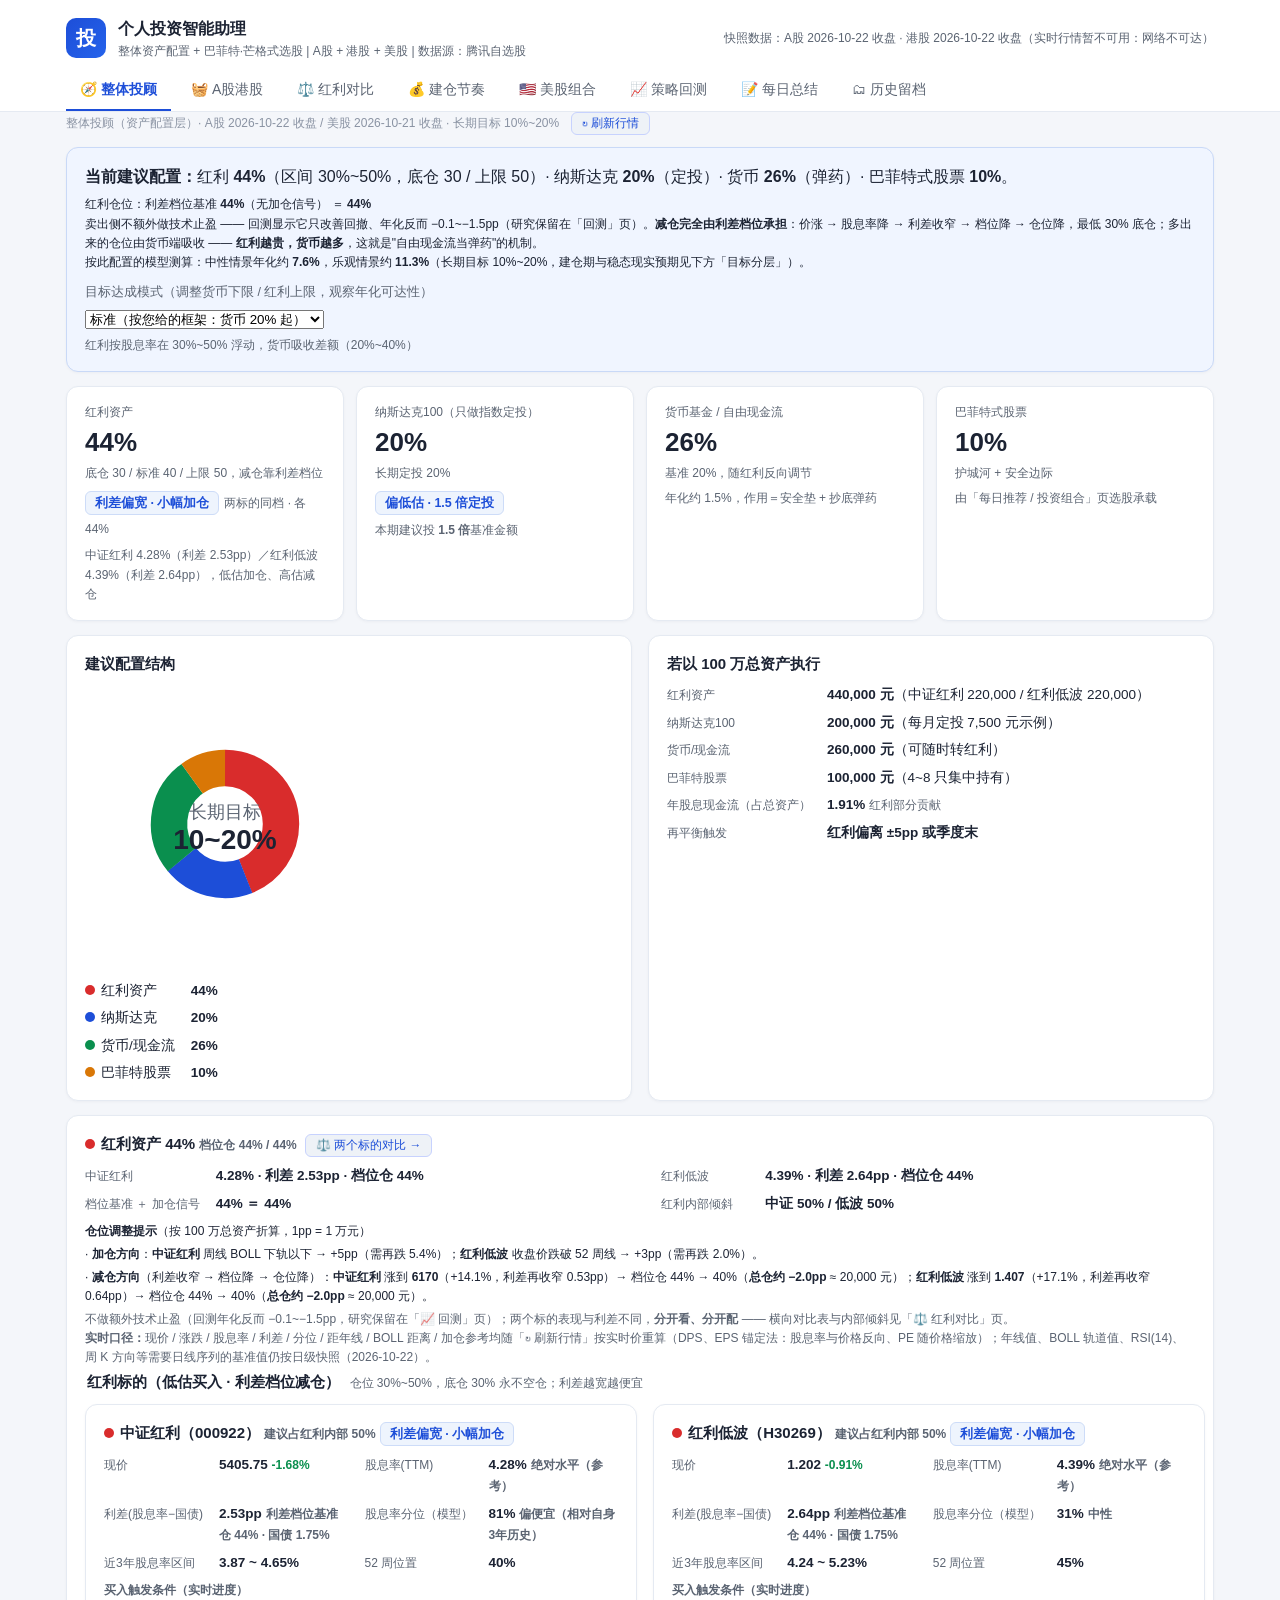
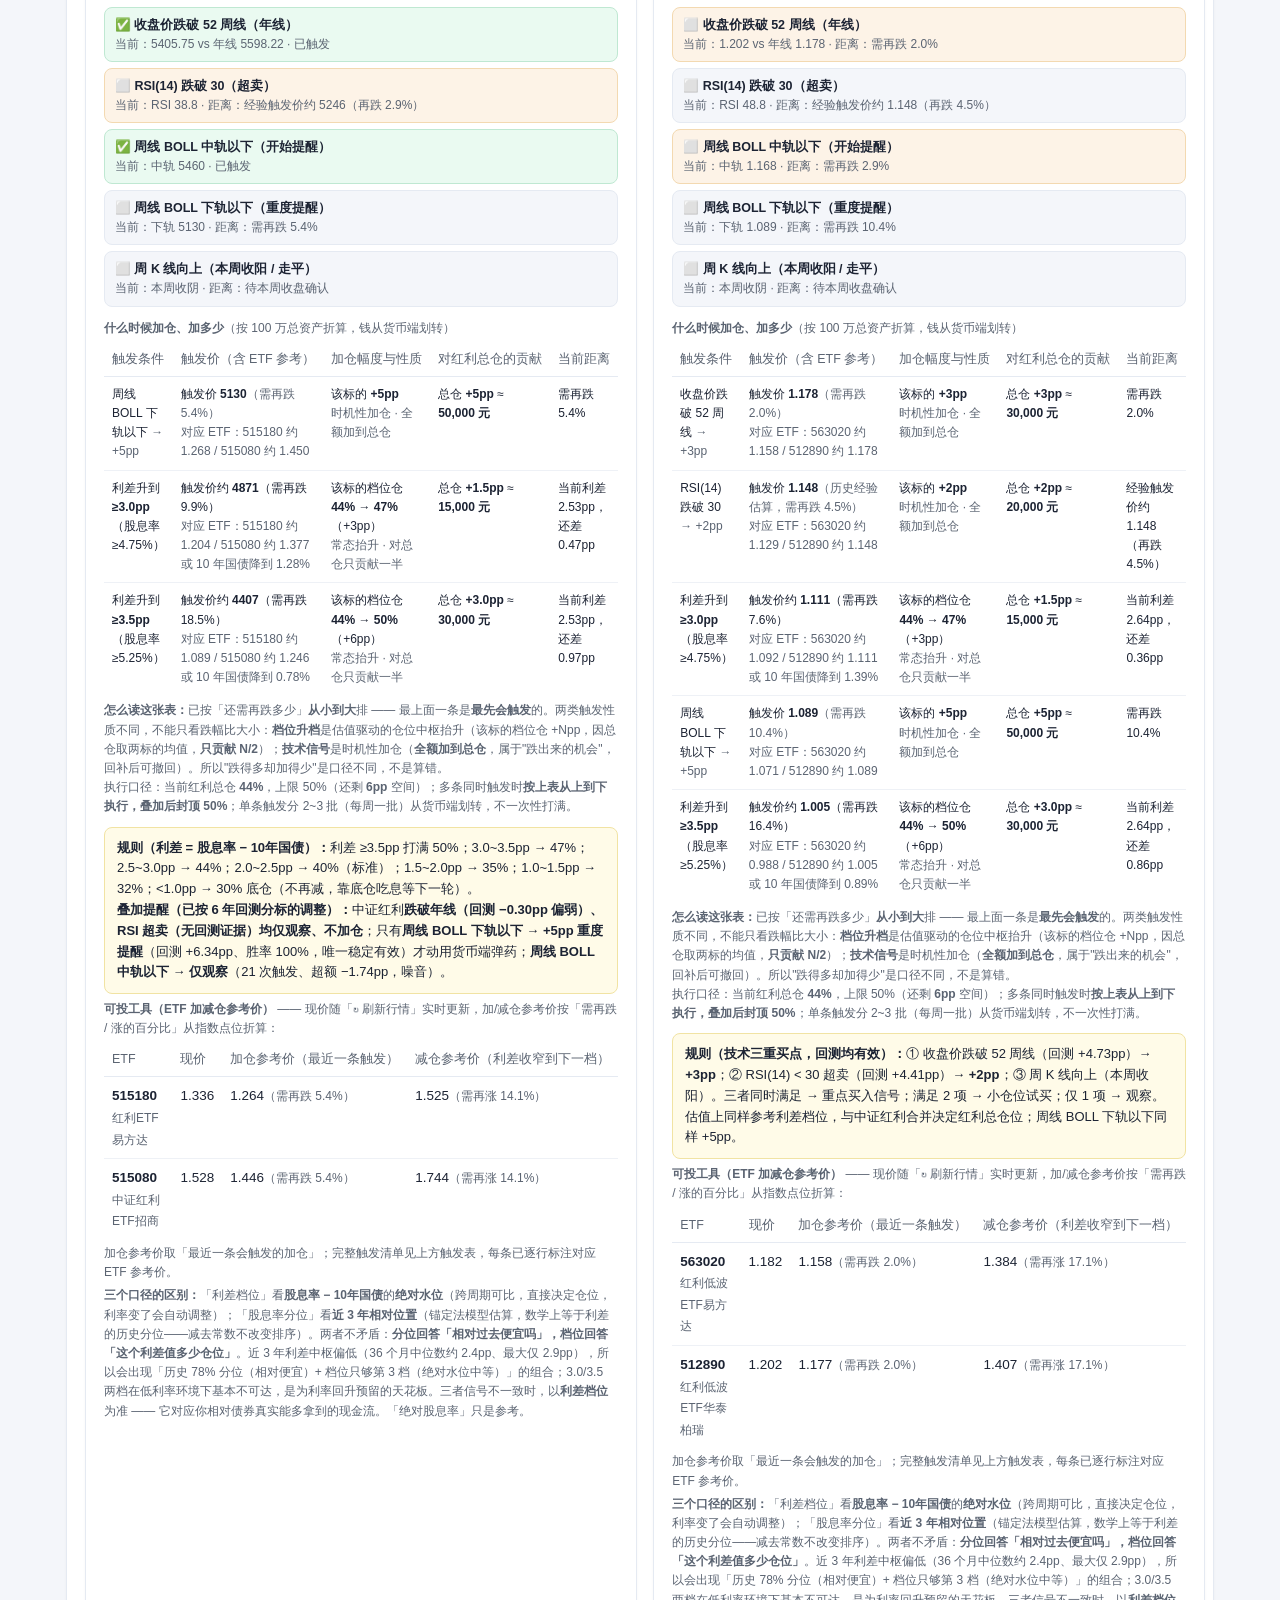
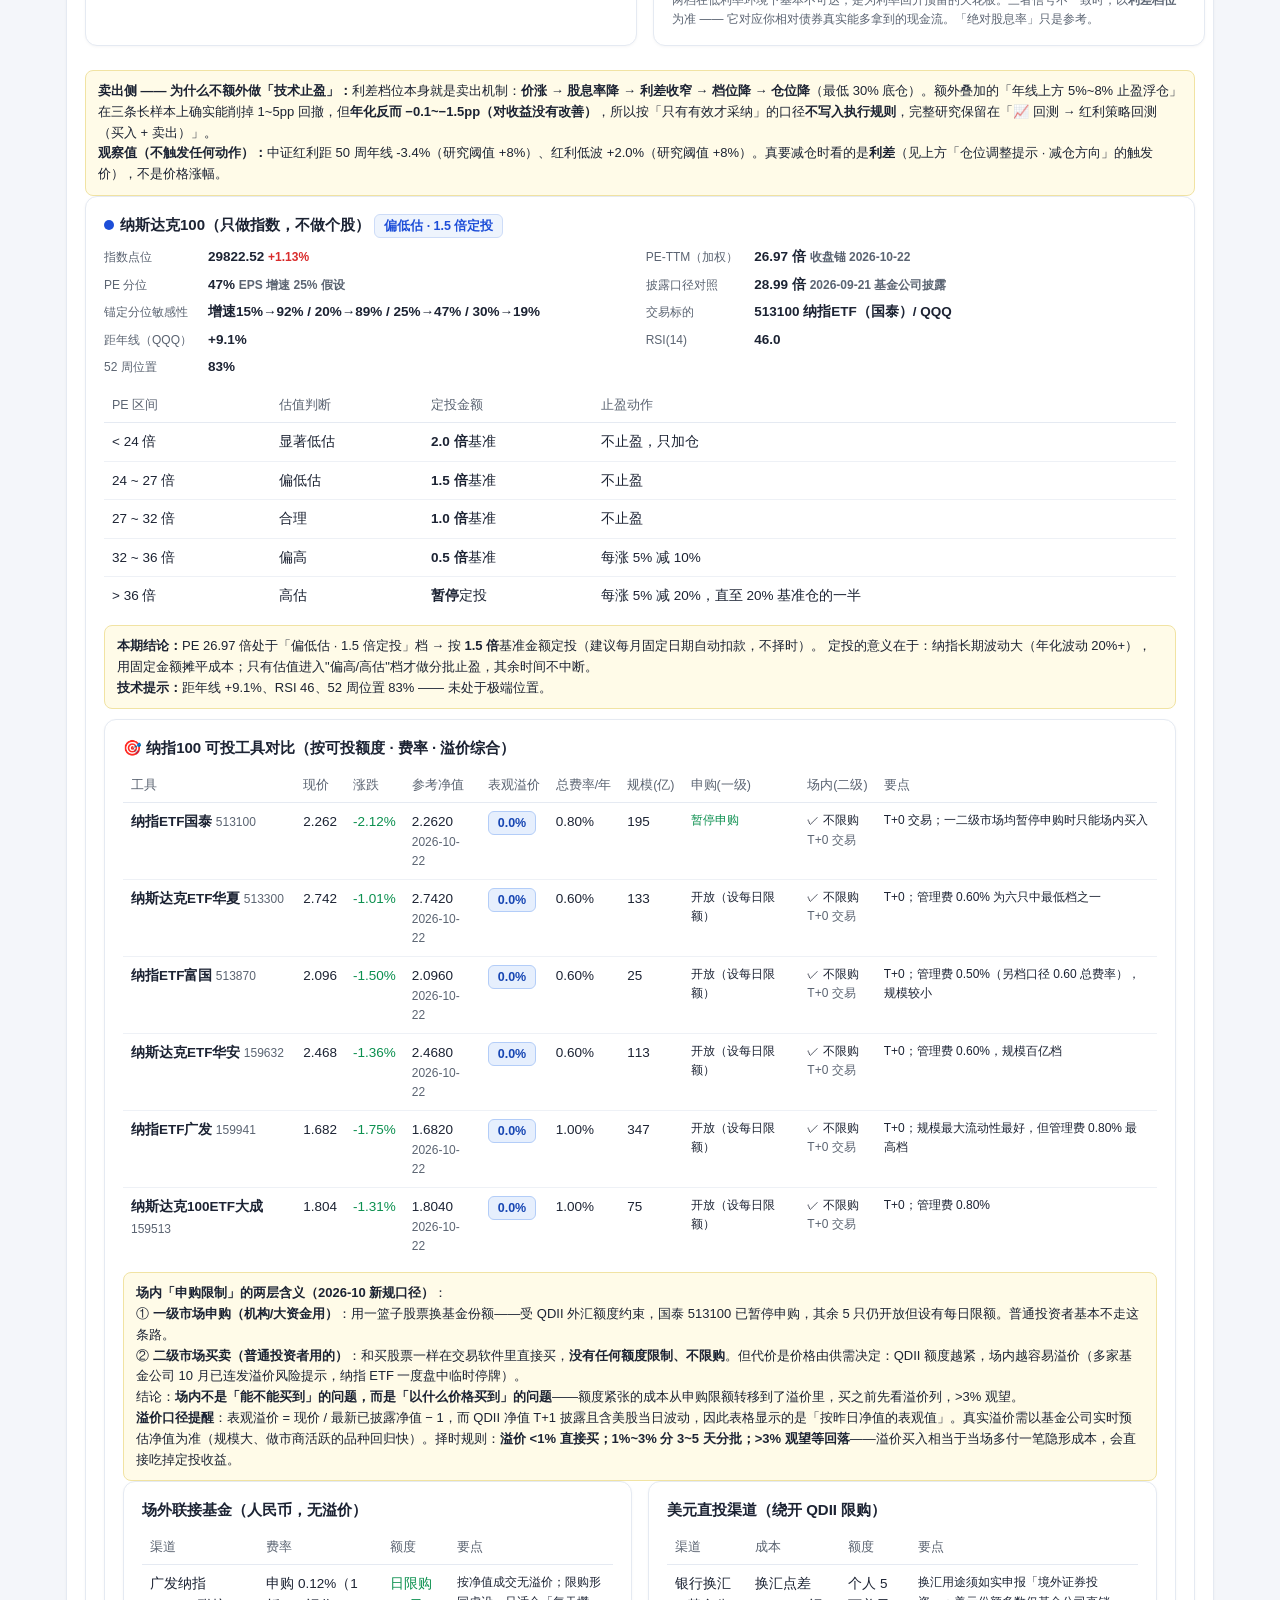
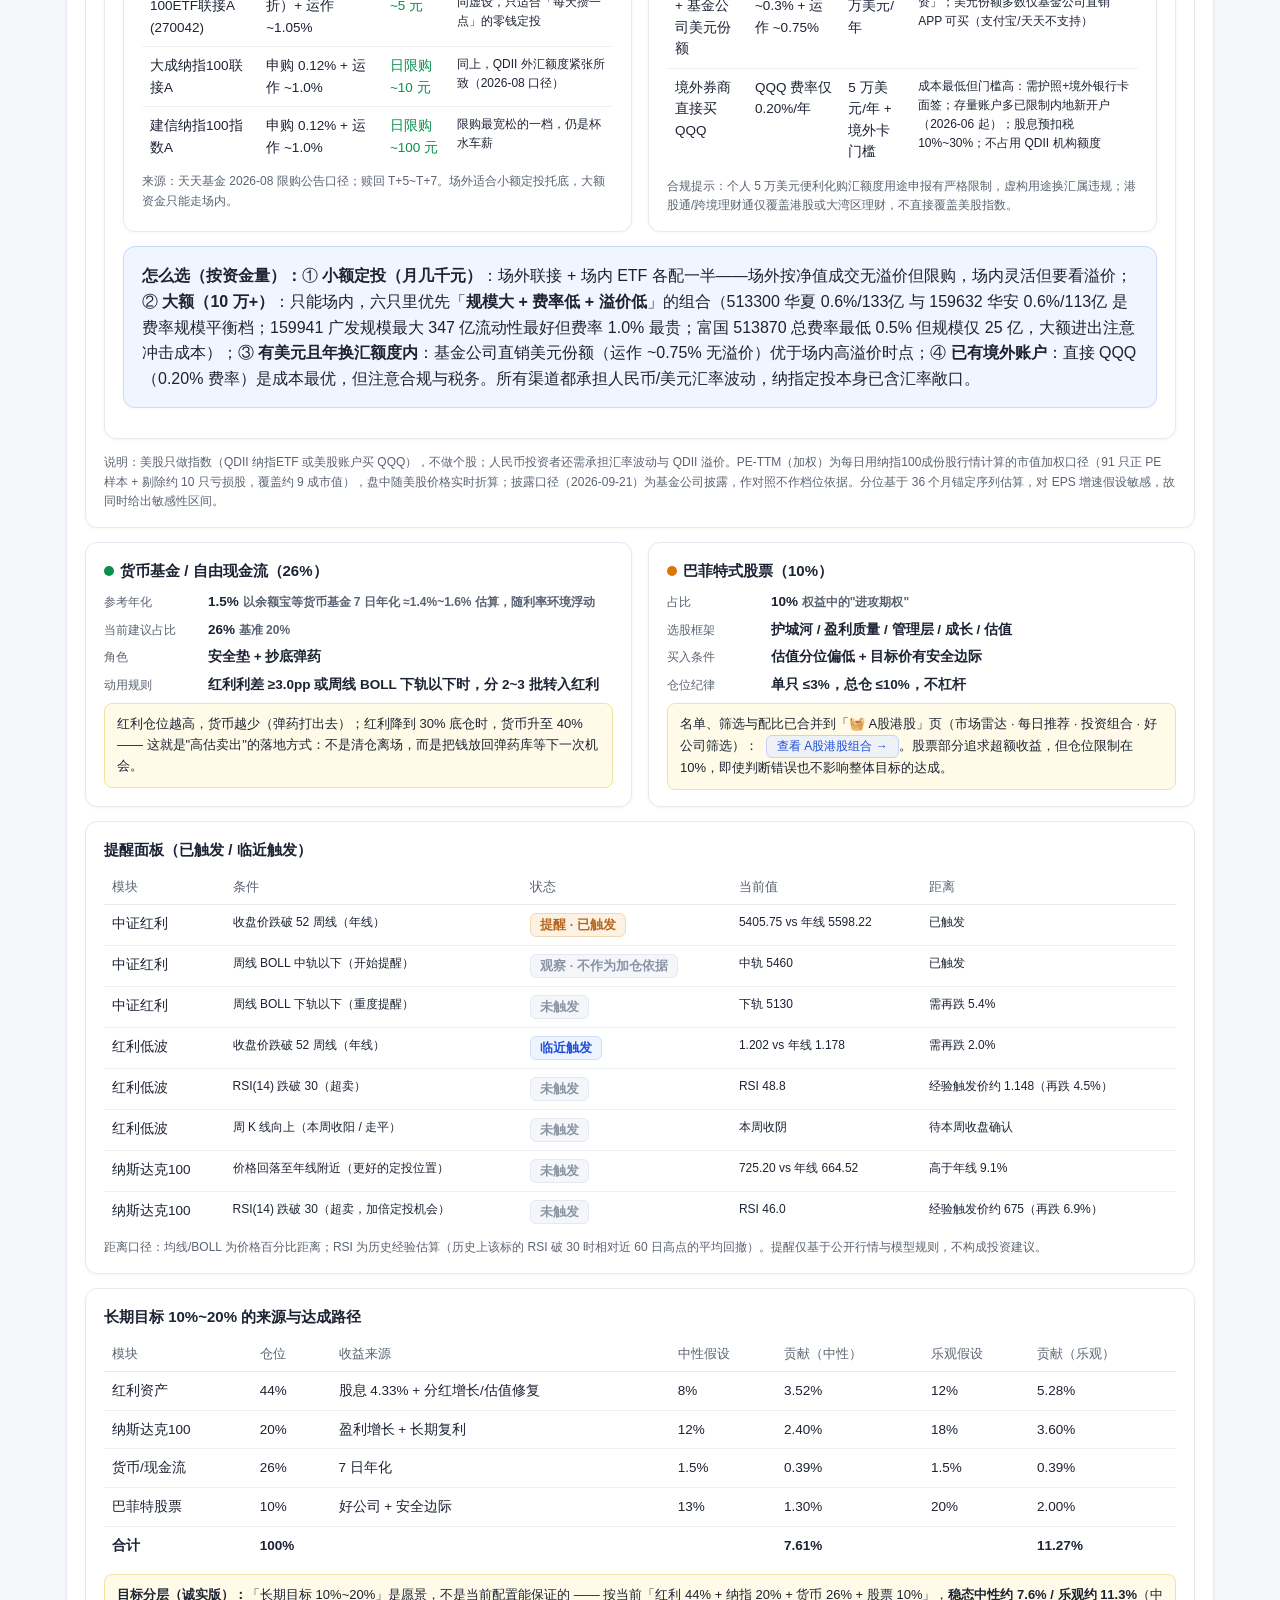
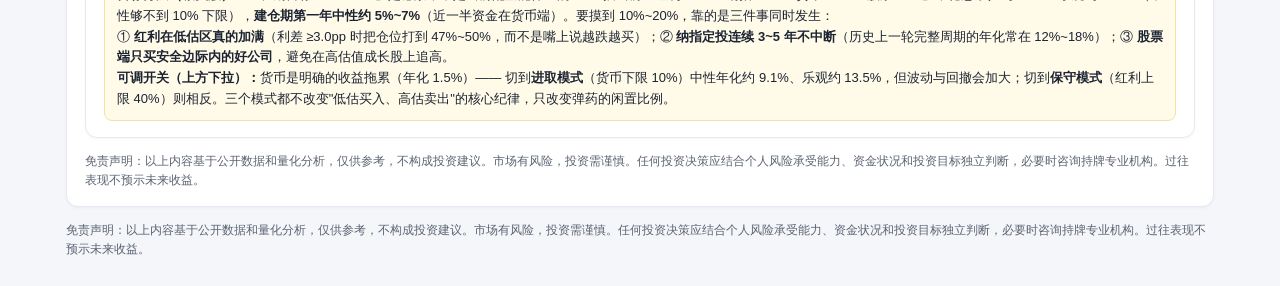
==== commit 9607e305: "腾讯可比估值固化（v40）：fetch-comps.js每日拉GOOG/META/MSFT PE(qt)+汇率→加权21.8×→腾讯合理价三档与加仓档(×50/60/70%)；调研页compsCard" ====
--- a/index.html
+++ b/index.html
@@ -74,6 +74,7 @@
 <script src="data/baseline.js"></script>
 <script src="data/reports.js"></script>
 <script src="data/earnings.js"></script>
+<script src="data/comps.js"></script>
 <script src="data/snap-all.js"></script>
 <script src="app.js"></script>
 </body>
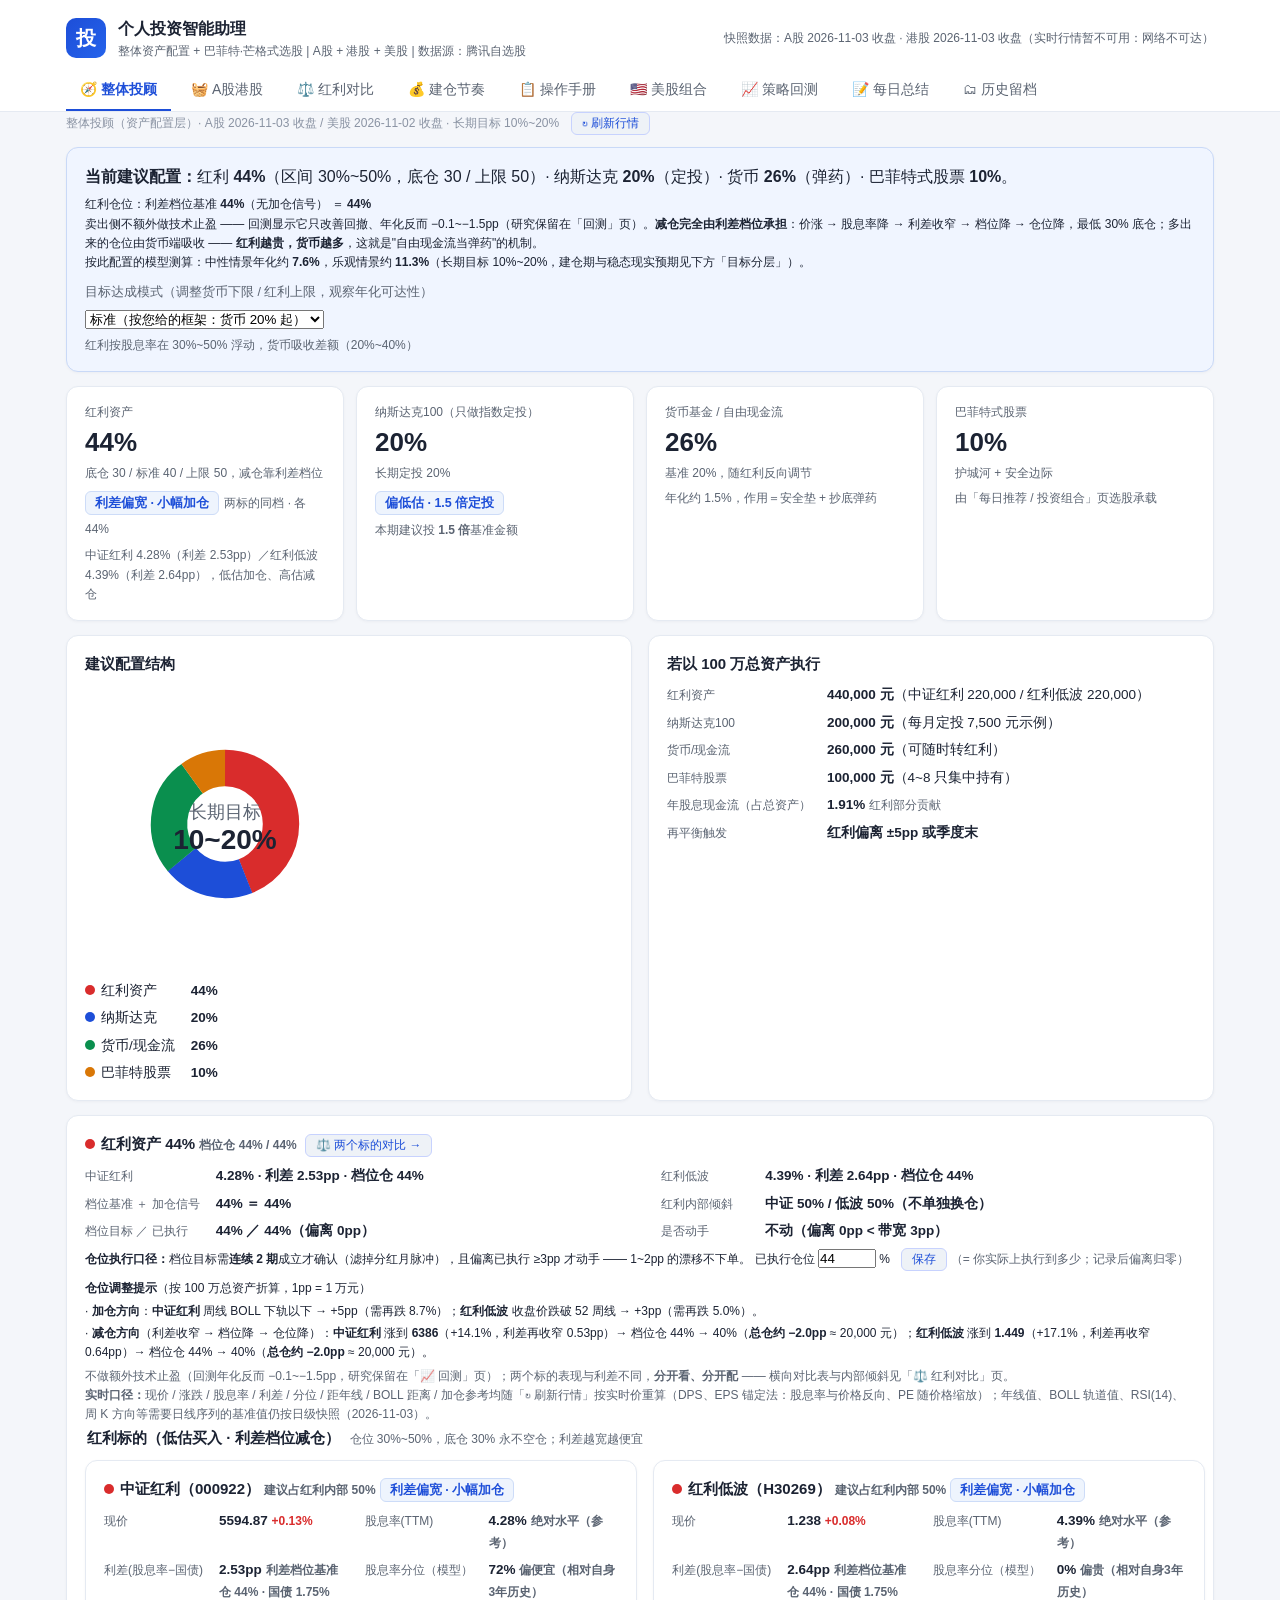
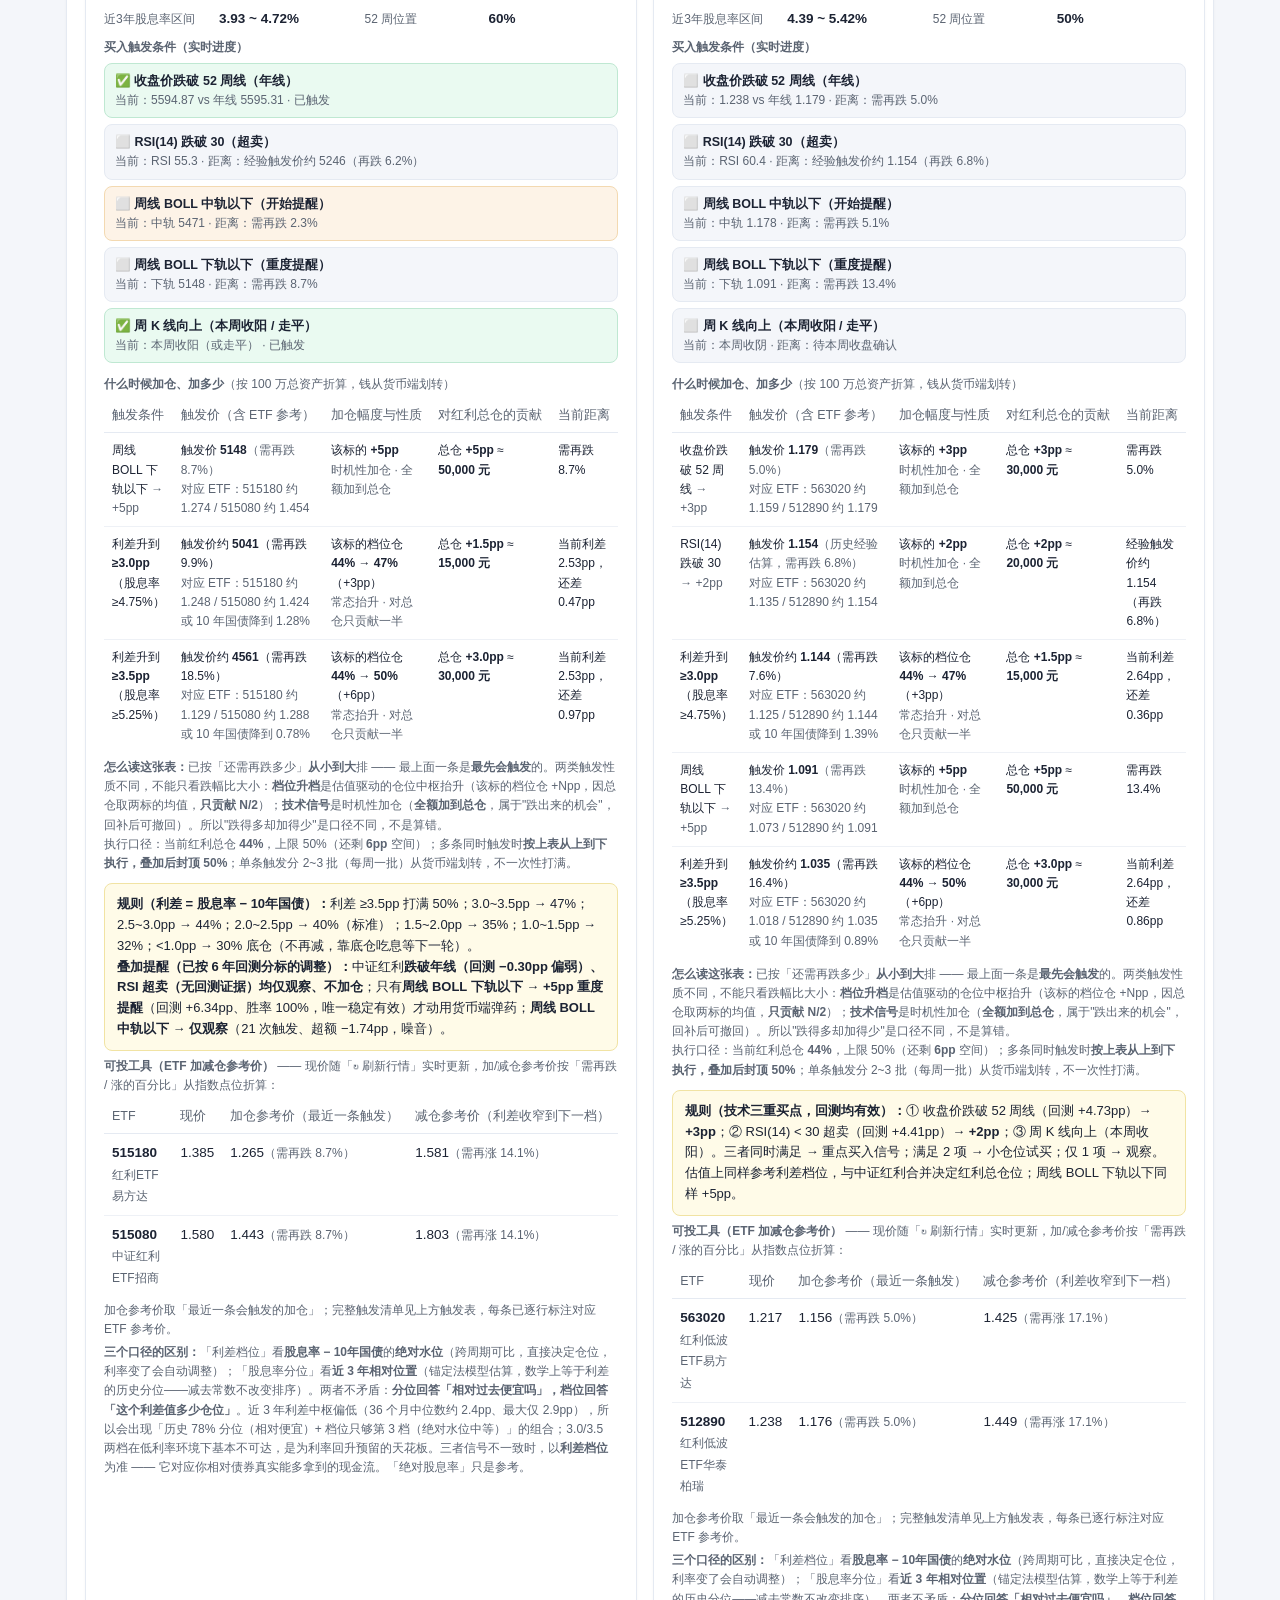
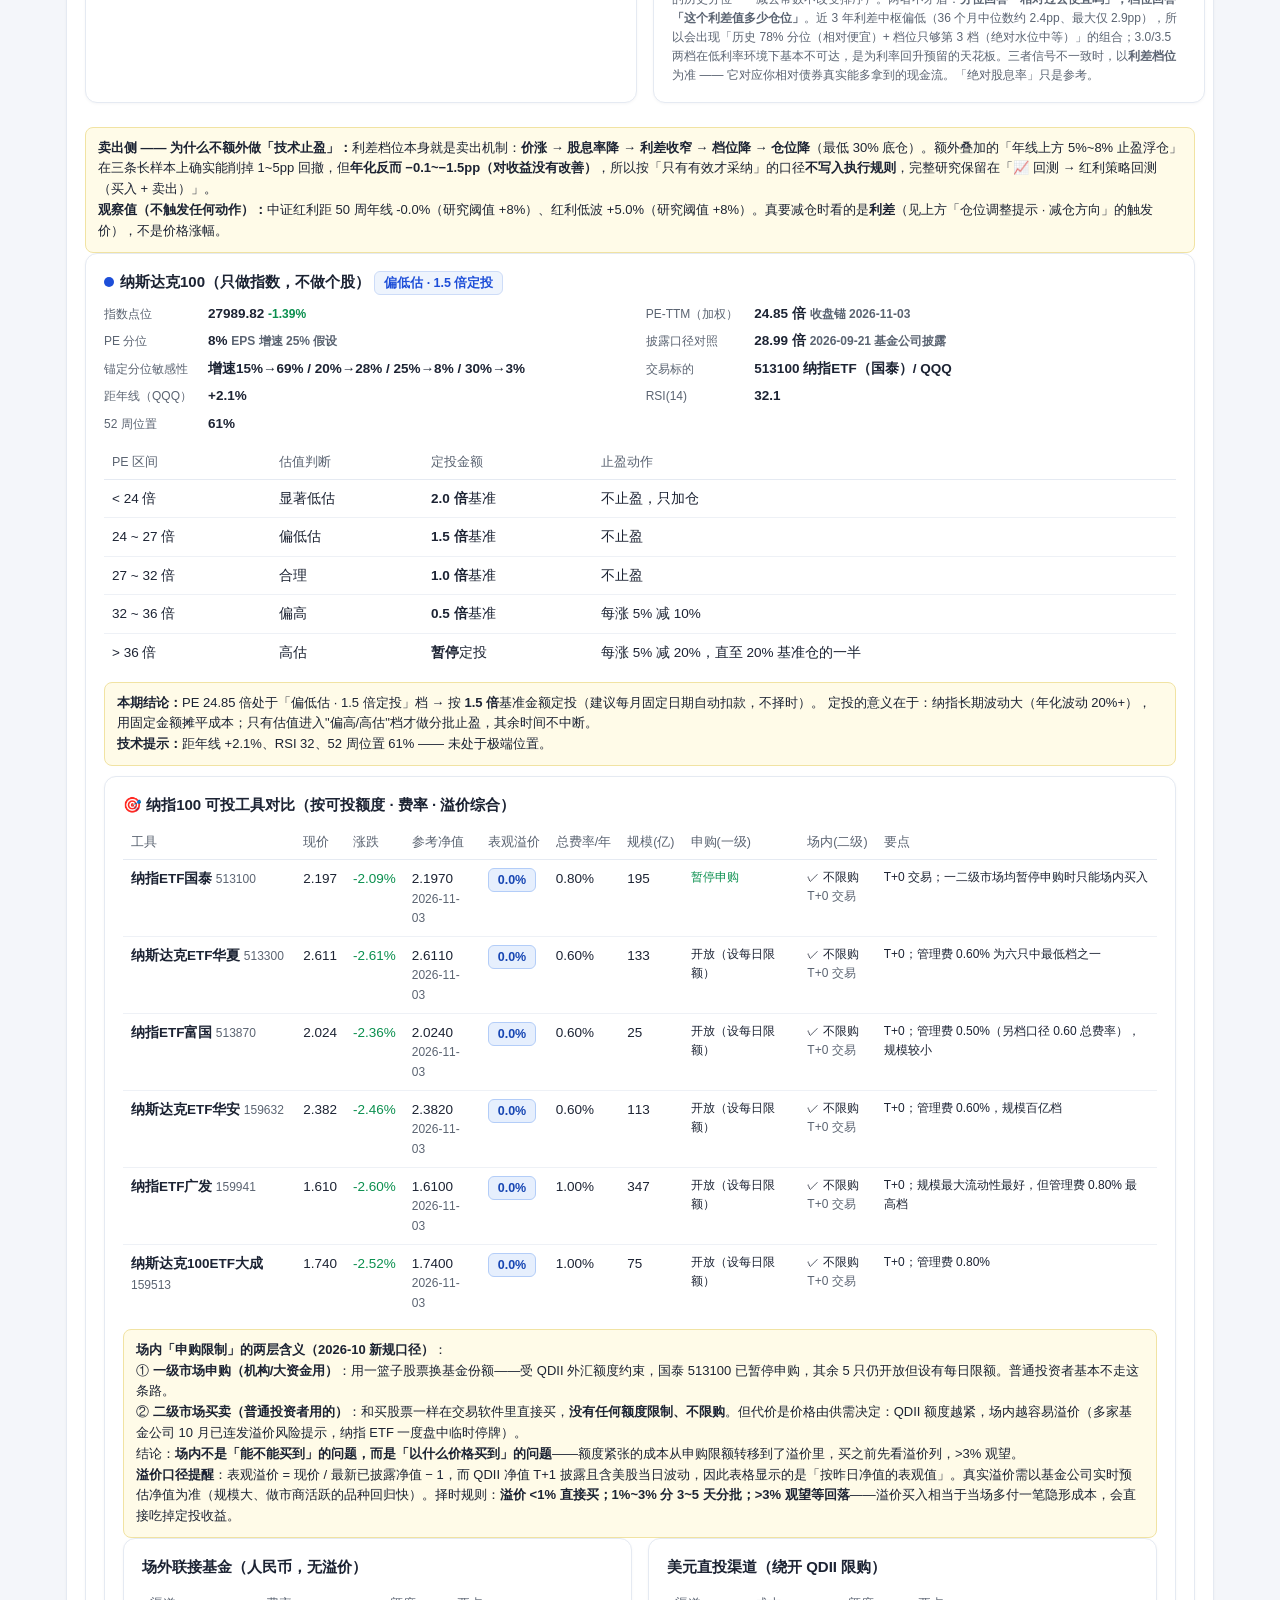
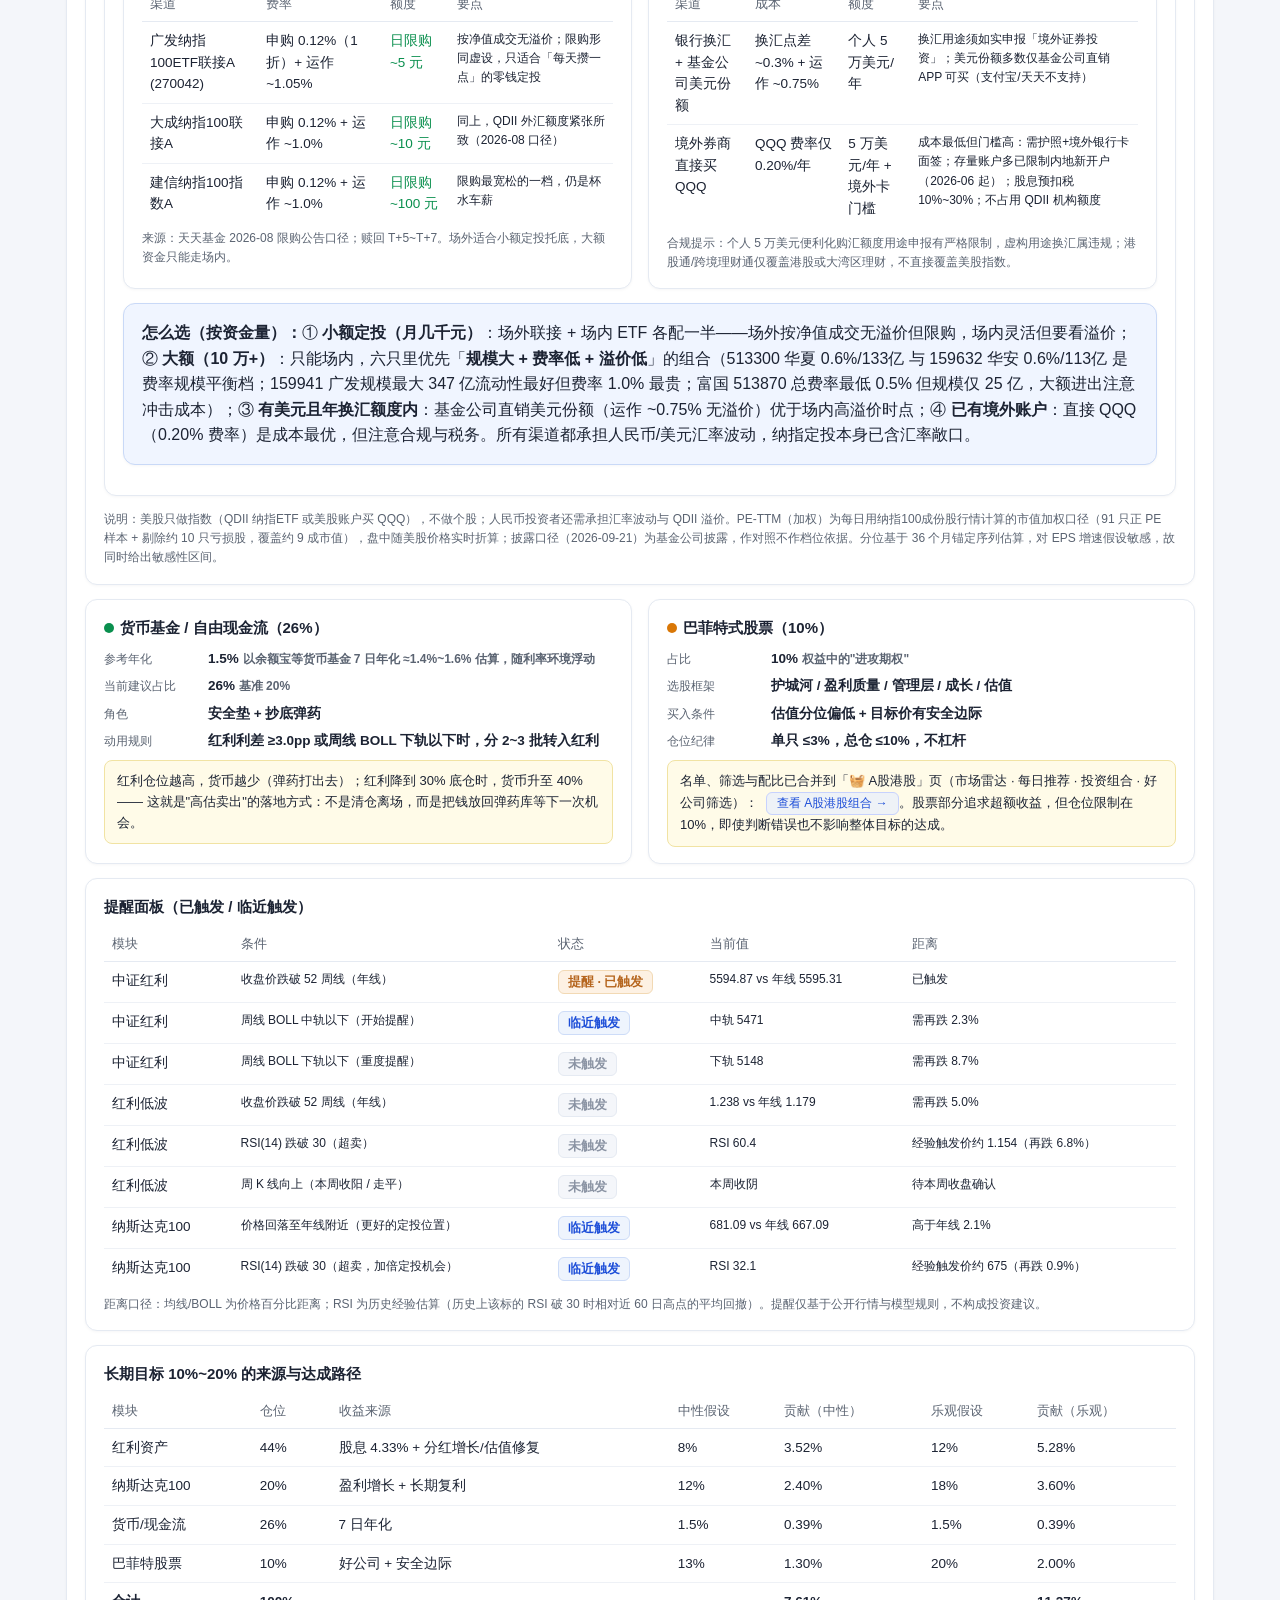
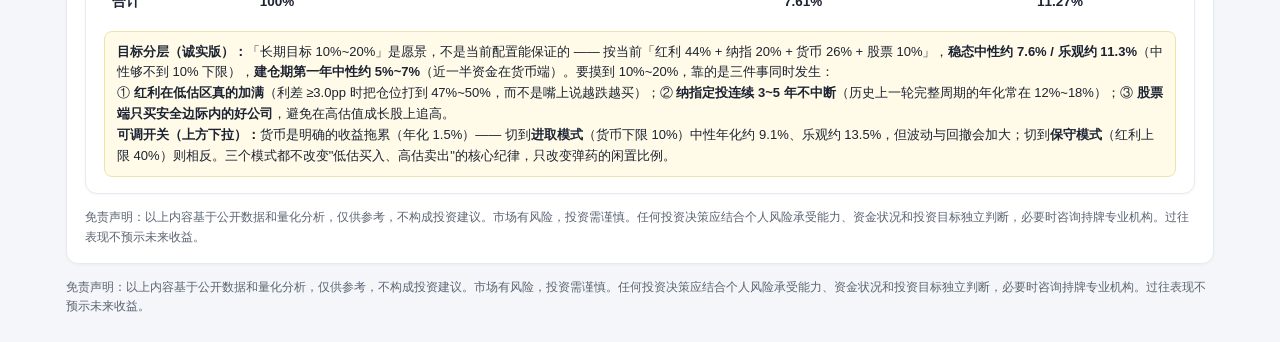
==== commit 44adc28b: "新增「📋 个股操作手册」（v43）：建仓档位+持仓管理+止盈阶梯+财报重估四块可执行内容；持仓手动录入；深跌标的分批拉开3周；财报只给结论不改买点。测试断言数据驱动化（stock/lt/earning" ====
--- a/index.html
+++ b/index.html
@@ -25,6 +25,7 @@
     <button class="nav-btn" id="nav-ah" onclick="showTab('ah')"><span class="ic">🧺</span><span class="lb">A股港股</span></button>
     <button class="nav-btn" id="nav-divcmp" onclick="showTab('divcmp')"><span class="ic">⚖️</span><span class="lb">红利对比</span></button>
     <button class="nav-btn" id="nav-fund" onclick="showTab('fund')"><span class="ic">💰</span><span class="lb">建仓节奏</span></button>
+    <button class="nav-btn" id="nav-playbook" onclick="showTab('playbook')"><span class="ic">📋</span><span class="lb">操作手册</span></button>
     <button class="nav-btn" id="nav-detail" onclick="showTab('detail')" style="display:none"><span class="ic">📄</span><span class="lb">标的调研</span></button>
     <button class="nav-btn" id="nav-us" onclick="showTab('us')"><span class="ic">🇺🇸</span><span class="lb">美股组合</span></button>
     <button class="nav-btn" id="nav-backtest" onclick="showTab('backtest')"><span class="ic">📈</span><span class="lb">策略回测</span></button>
@@ -38,6 +39,7 @@
   <section id="tab-ah" style="display:none"><div id="ah-body"></div></section>
   <section id="tab-divcmp" style="display:none"><div id="divcmp-body"></div></section>
   <section id="tab-fund" style="display:none"><div id="fund-body"></div></section>
+  <section id="tab-playbook" style="display:none"><div id="playbook-body"></div></section>
   <section id="tab-detail" style="display:none"><div id="detail-sel" class="detail-selbar"></div><div id="detail-body"></div></section>
   <section id="tab-us" style="display:none"><div id="us-body"></div></section>
   <section id="tab-backtest" style="display:none"><div id="backtest-body"></div></section>
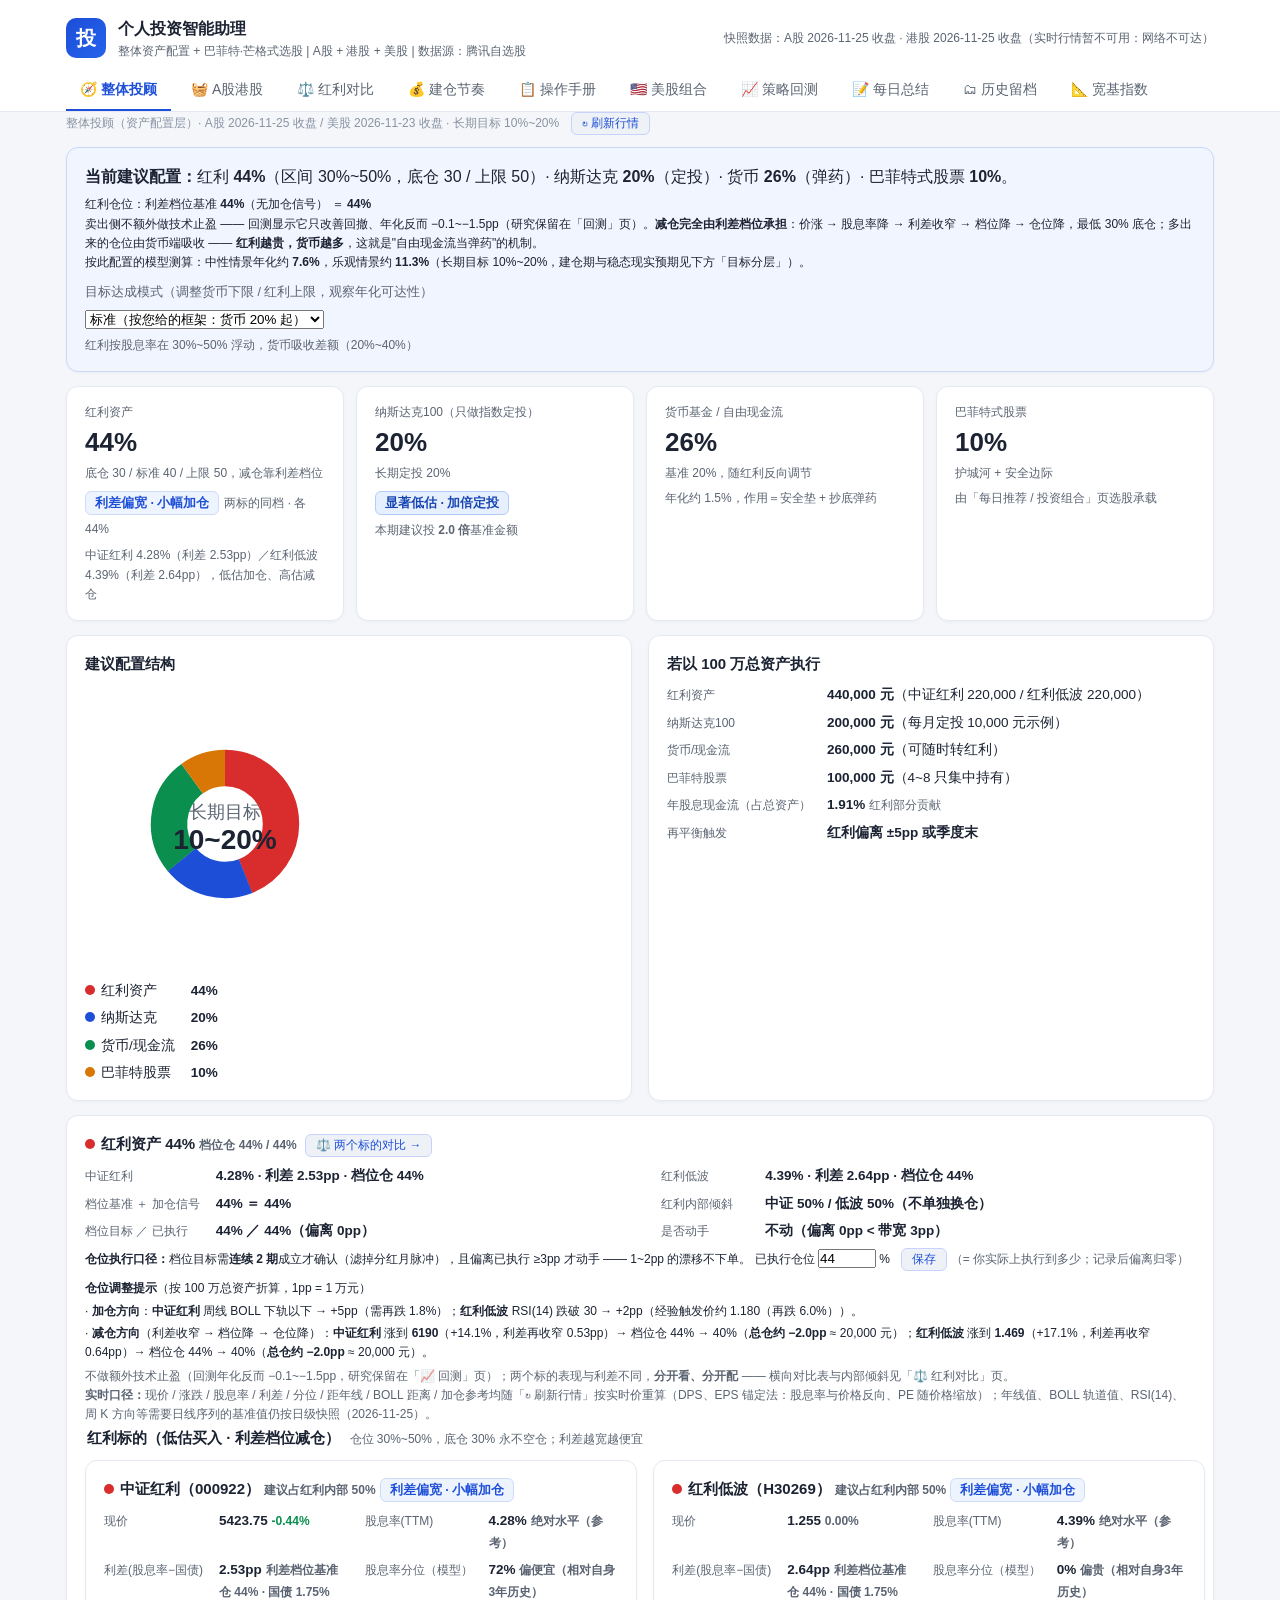
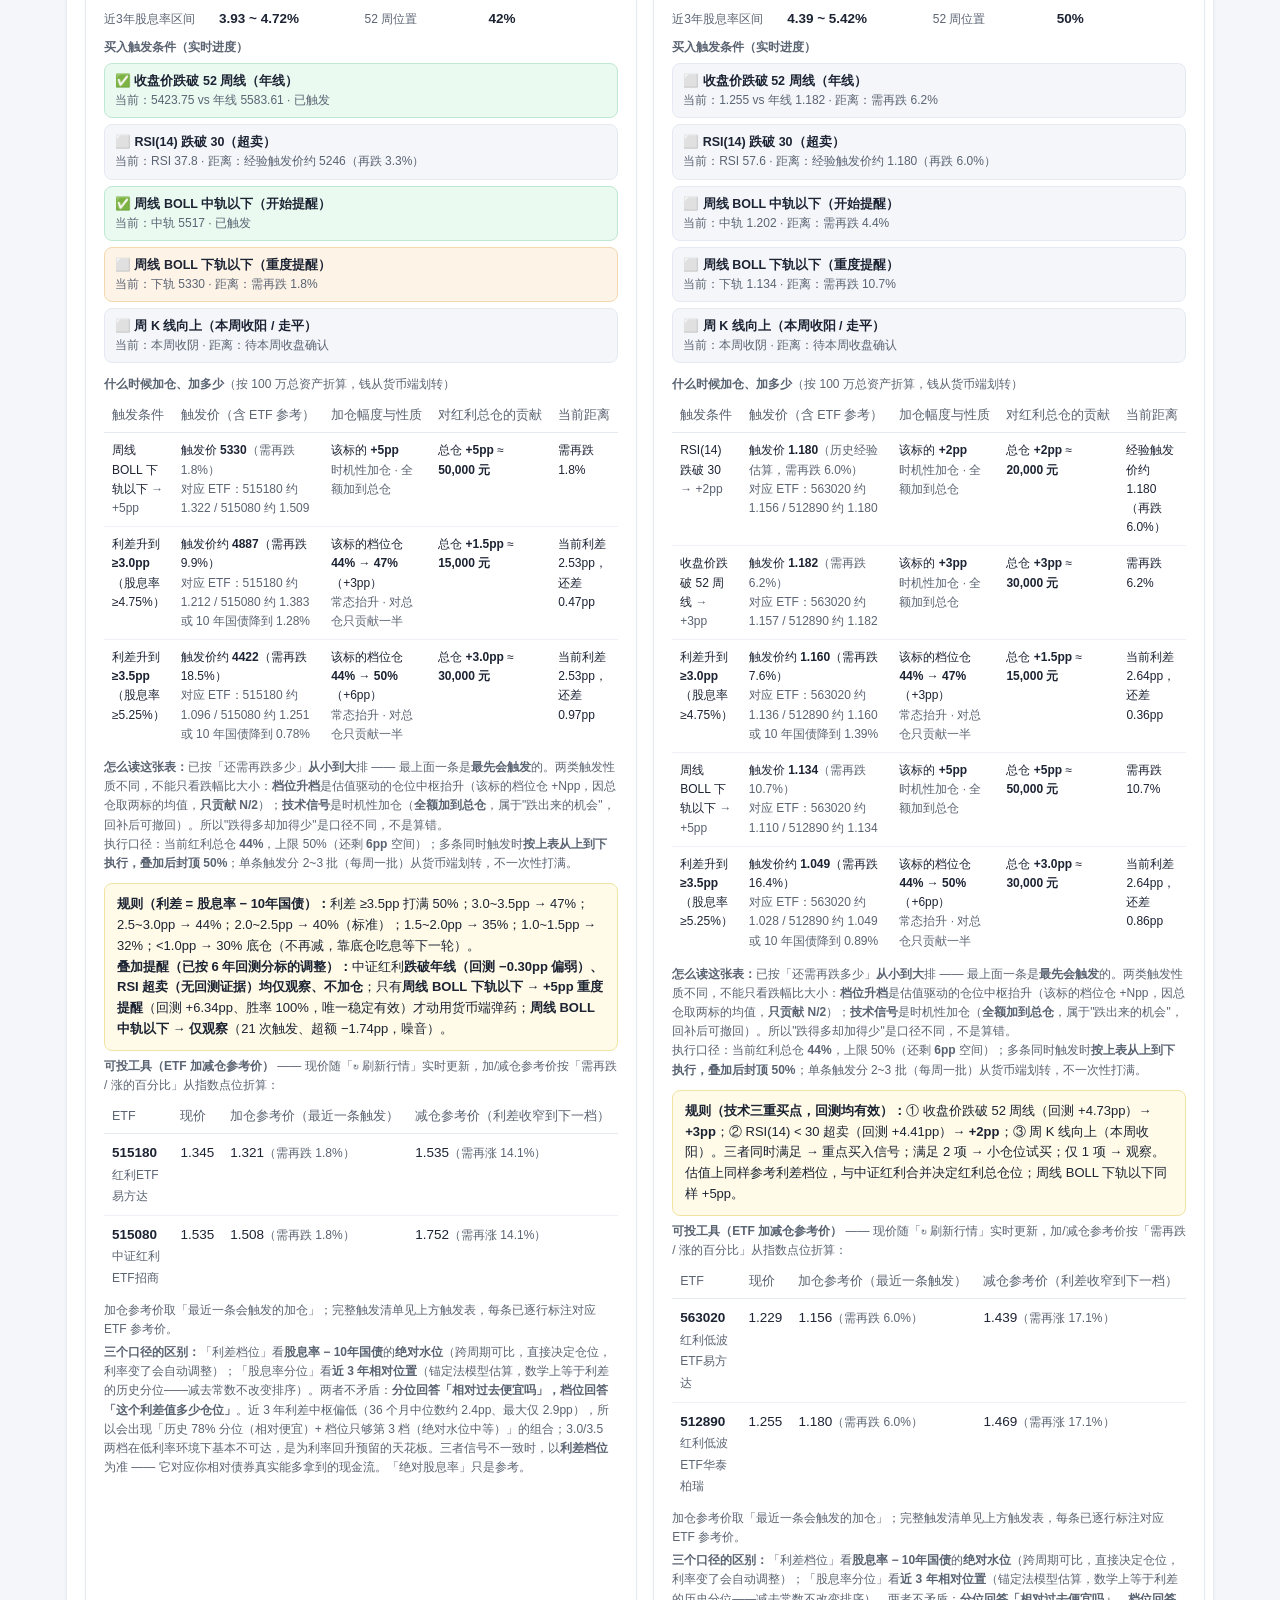
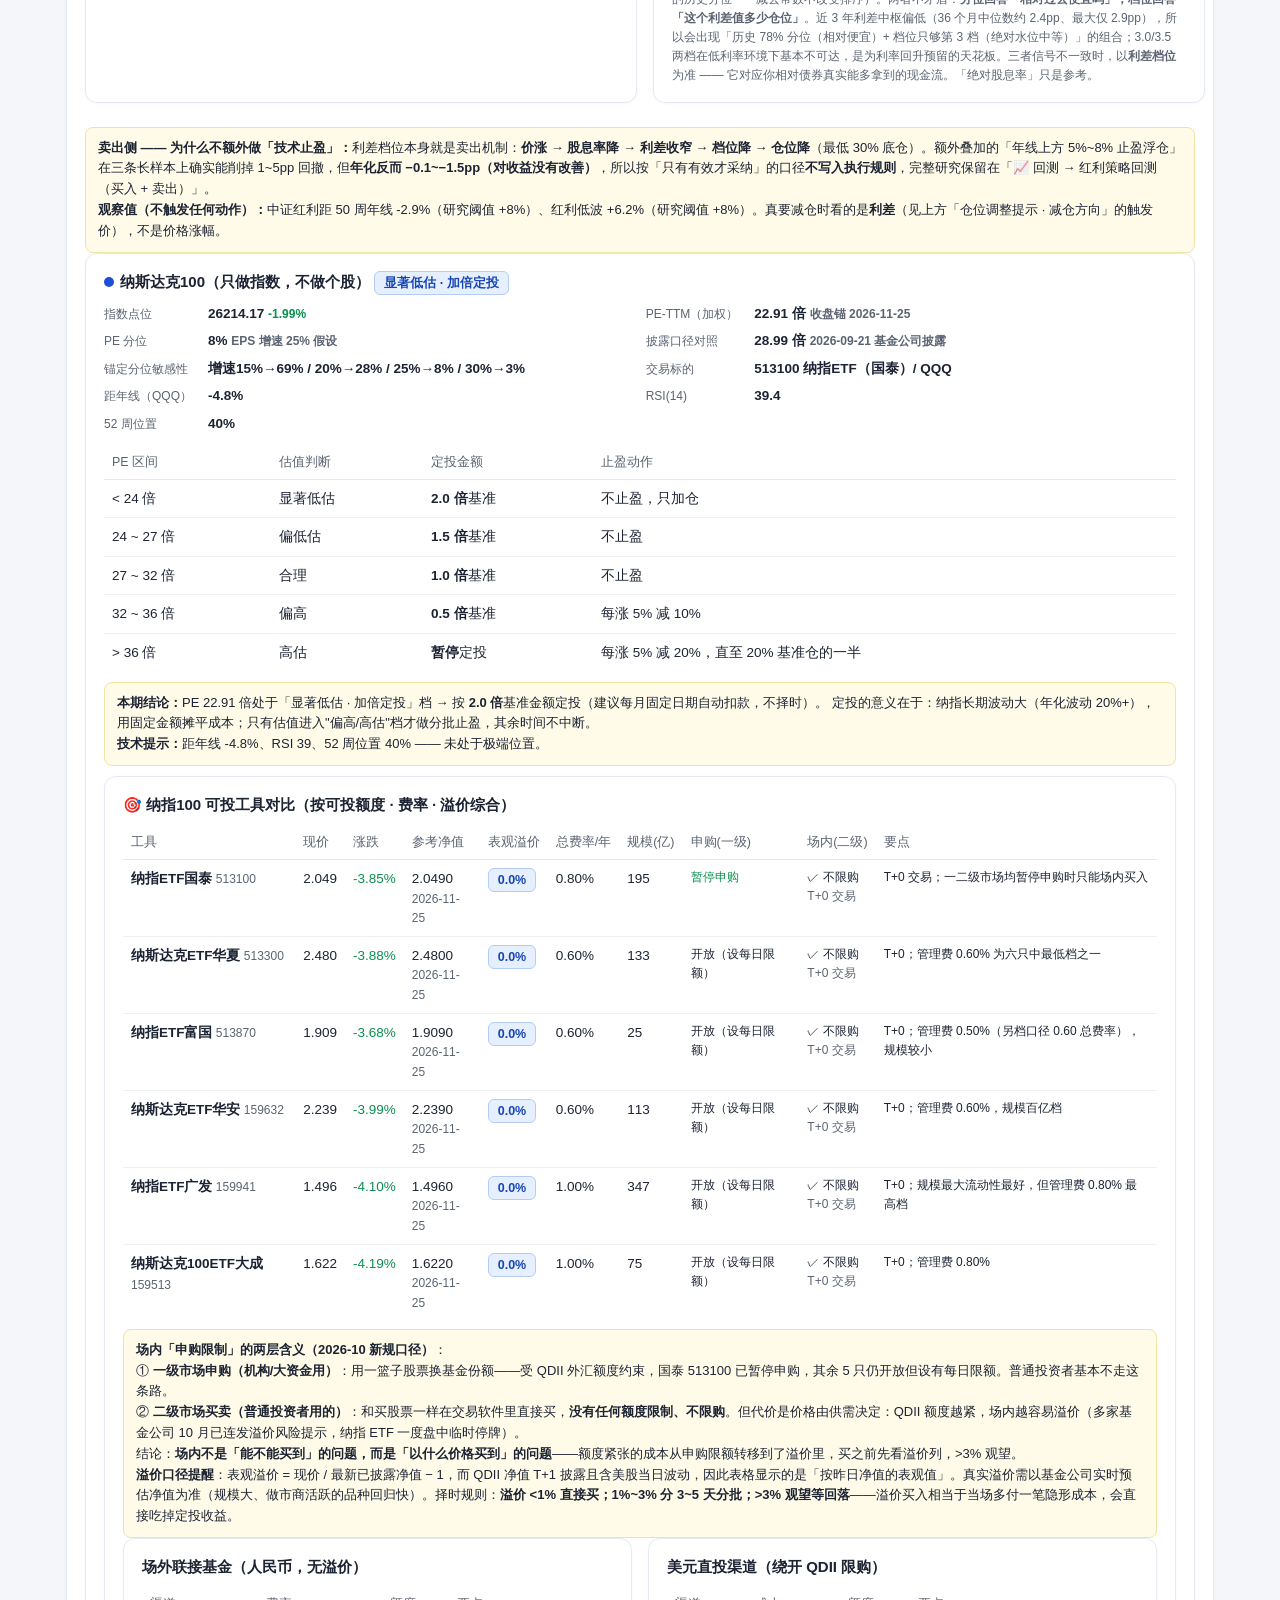
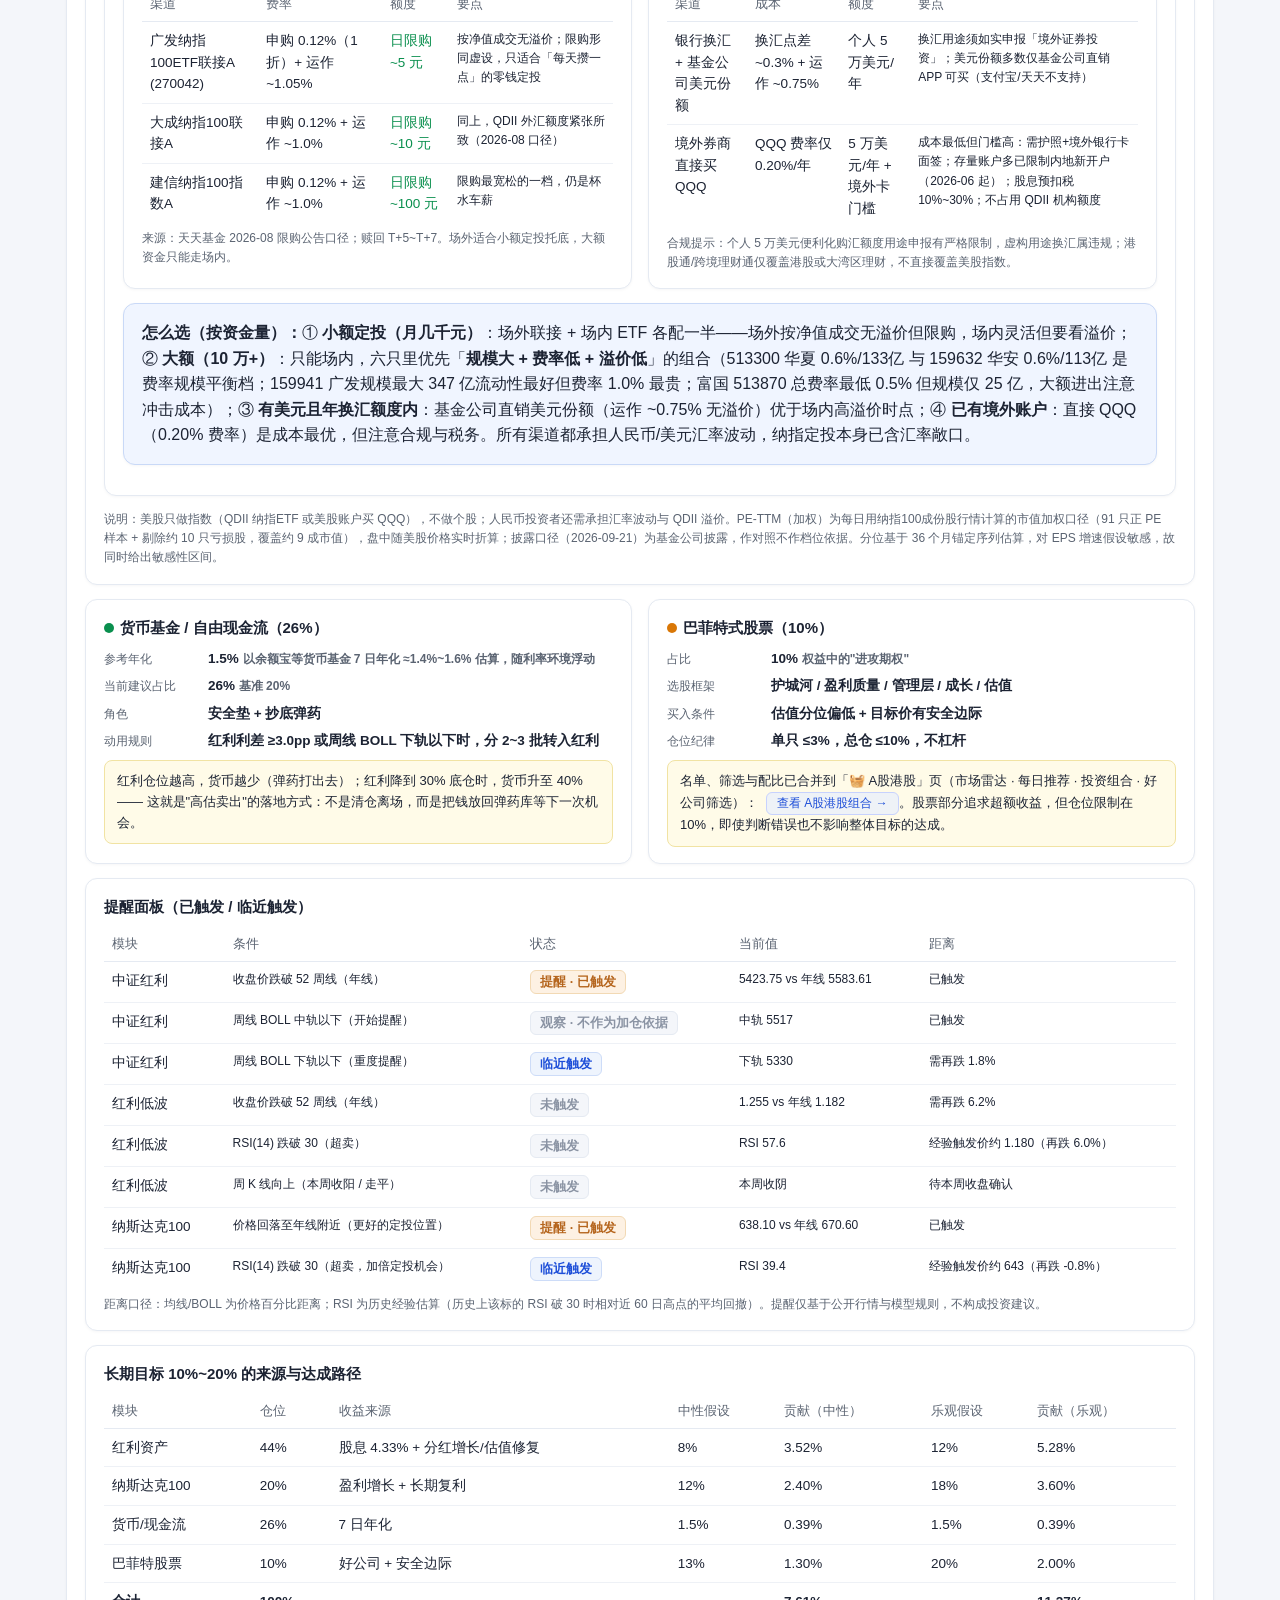
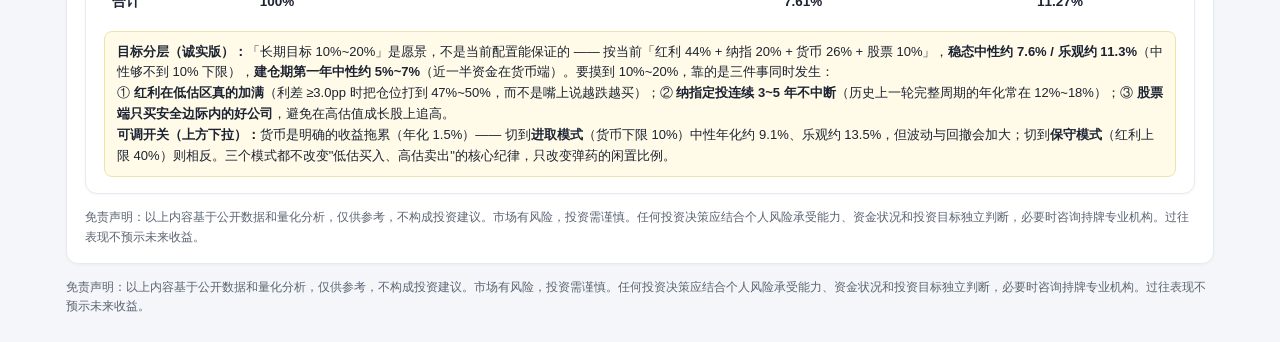
==== commit e2bf39f4: "新增「宽基指数」tab：中证官网10年日频PE分位+ERP+低估定投档位与微信提醒；fetch-index.js 纳入日链，SW v45；顺带修3处数据刷新后翻红的测试断言" ====
--- a/index.html
+++ b/index.html
@@ -30,8 +30,9 @@
     <button class="nav-btn" id="nav-us" onclick="showTab('us')"><span class="ic">🇺🇸</span><span class="lb">美股组合</span></button>
     <button class="nav-btn" id="nav-backtest" onclick="showTab('backtest')"><span class="ic">📈</span><span class="lb">策略回测</span></button>
     <button class="nav-btn" id="nav-report" onclick="showTab('report')"><span class="ic">📝</span><span class="lb">每日总结</span></button>
-    <button class="nav-btn" id="nav-history" onclick="showTab('history')"><span class="ic">🗂</span><span class="lb">历史留档</span></button>
-  </nav>
+  <button class="nav-btn" id="nav-history" onclick="showTab('history')"><span class="ic">🗂</span><span class="lb">历史留档</span></button>
+  <button class="nav-btn" id="nav-broad" onclick="showTab('broad')"><span class="ic">📐</span><span class="lb">宽基指数</span></button>
+</nav>
 </header>
 
 <main class="wrap">
@@ -57,6 +58,7 @@
     </div>
   </section>
   <section id="tab-history" style="display:none"><div id="history-body"></div></section>
+  <section id="tab-broad" style="display:none"><div id="broad-body"></div></section>
 </main>
 
 <div id="flash" class="flash"></div>
@@ -78,6 +80,7 @@
 <script src="data/earnings.js"></script>
 <script src="data/comps.js"></script>
 <script src="data/snap-all.js"></script>
+<script src="data/index.js"></script>
 <script src="app.js"></script>
 </body>
 </html>
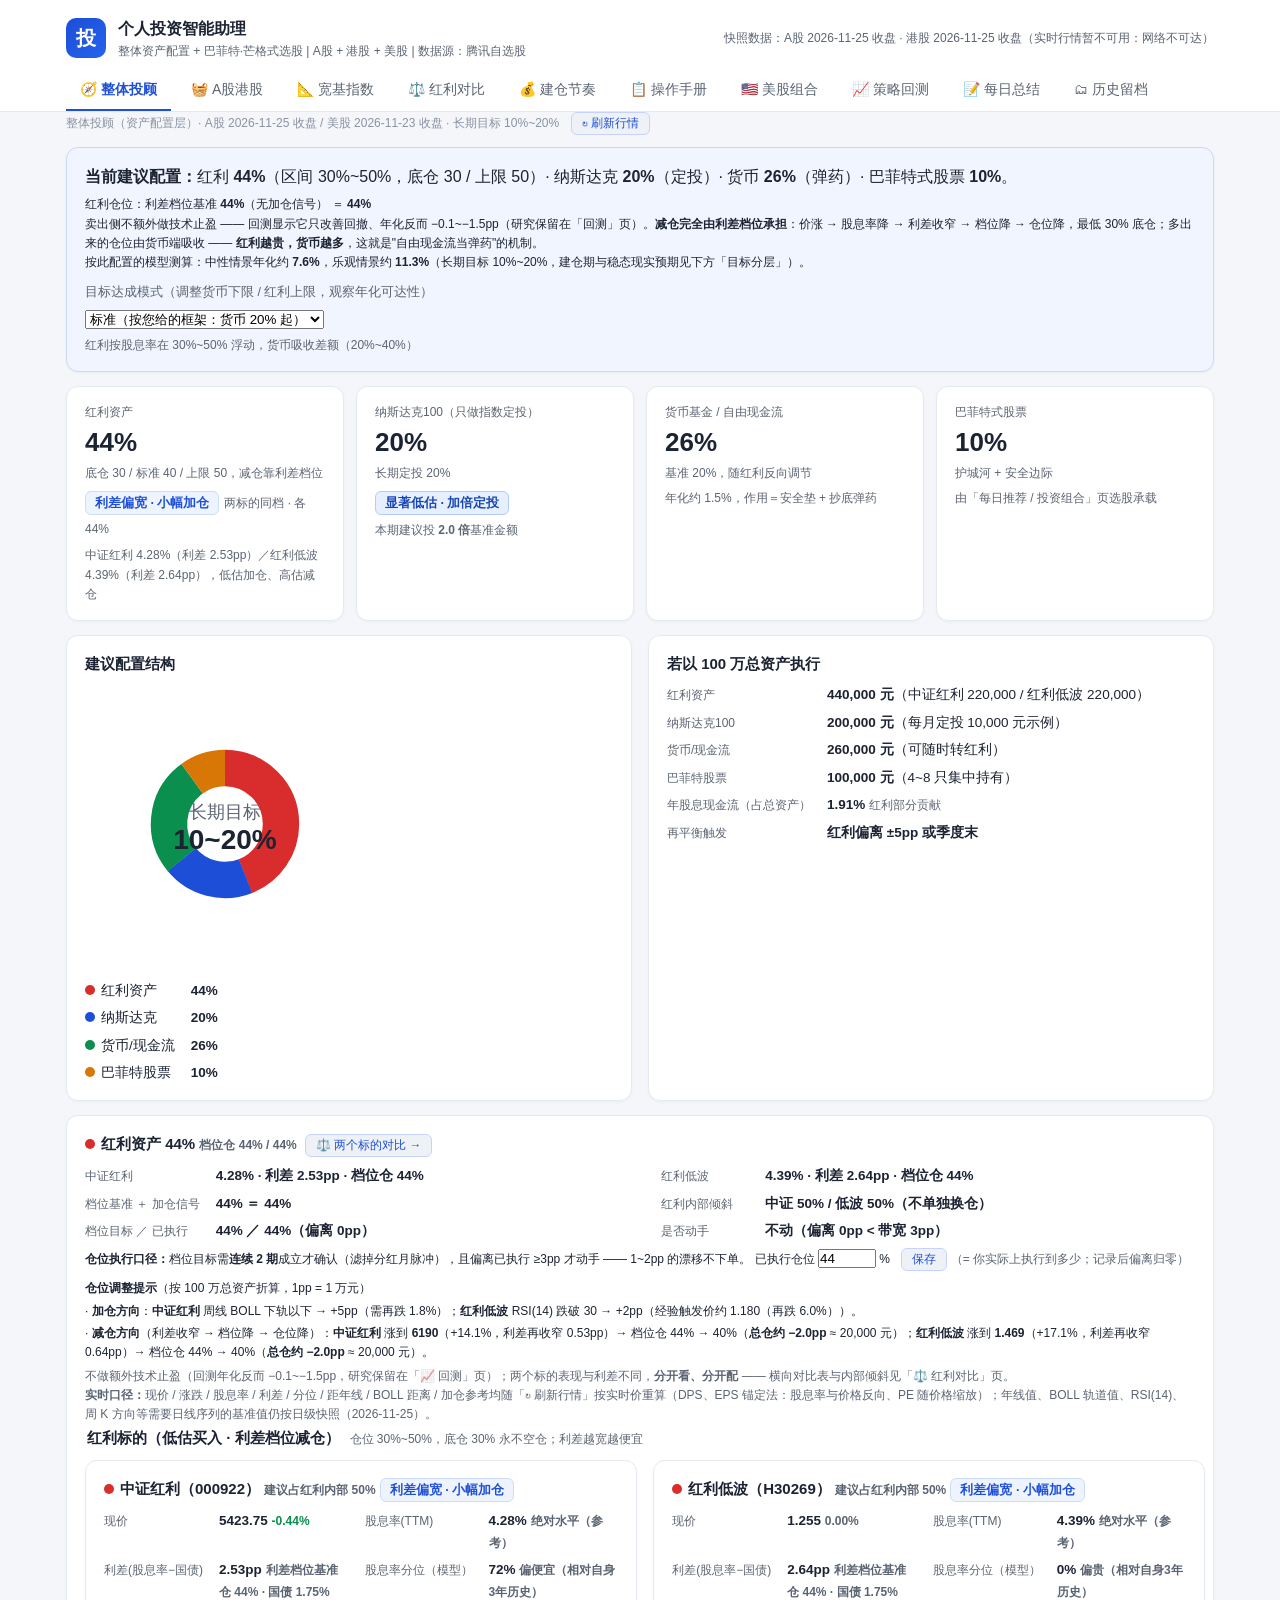
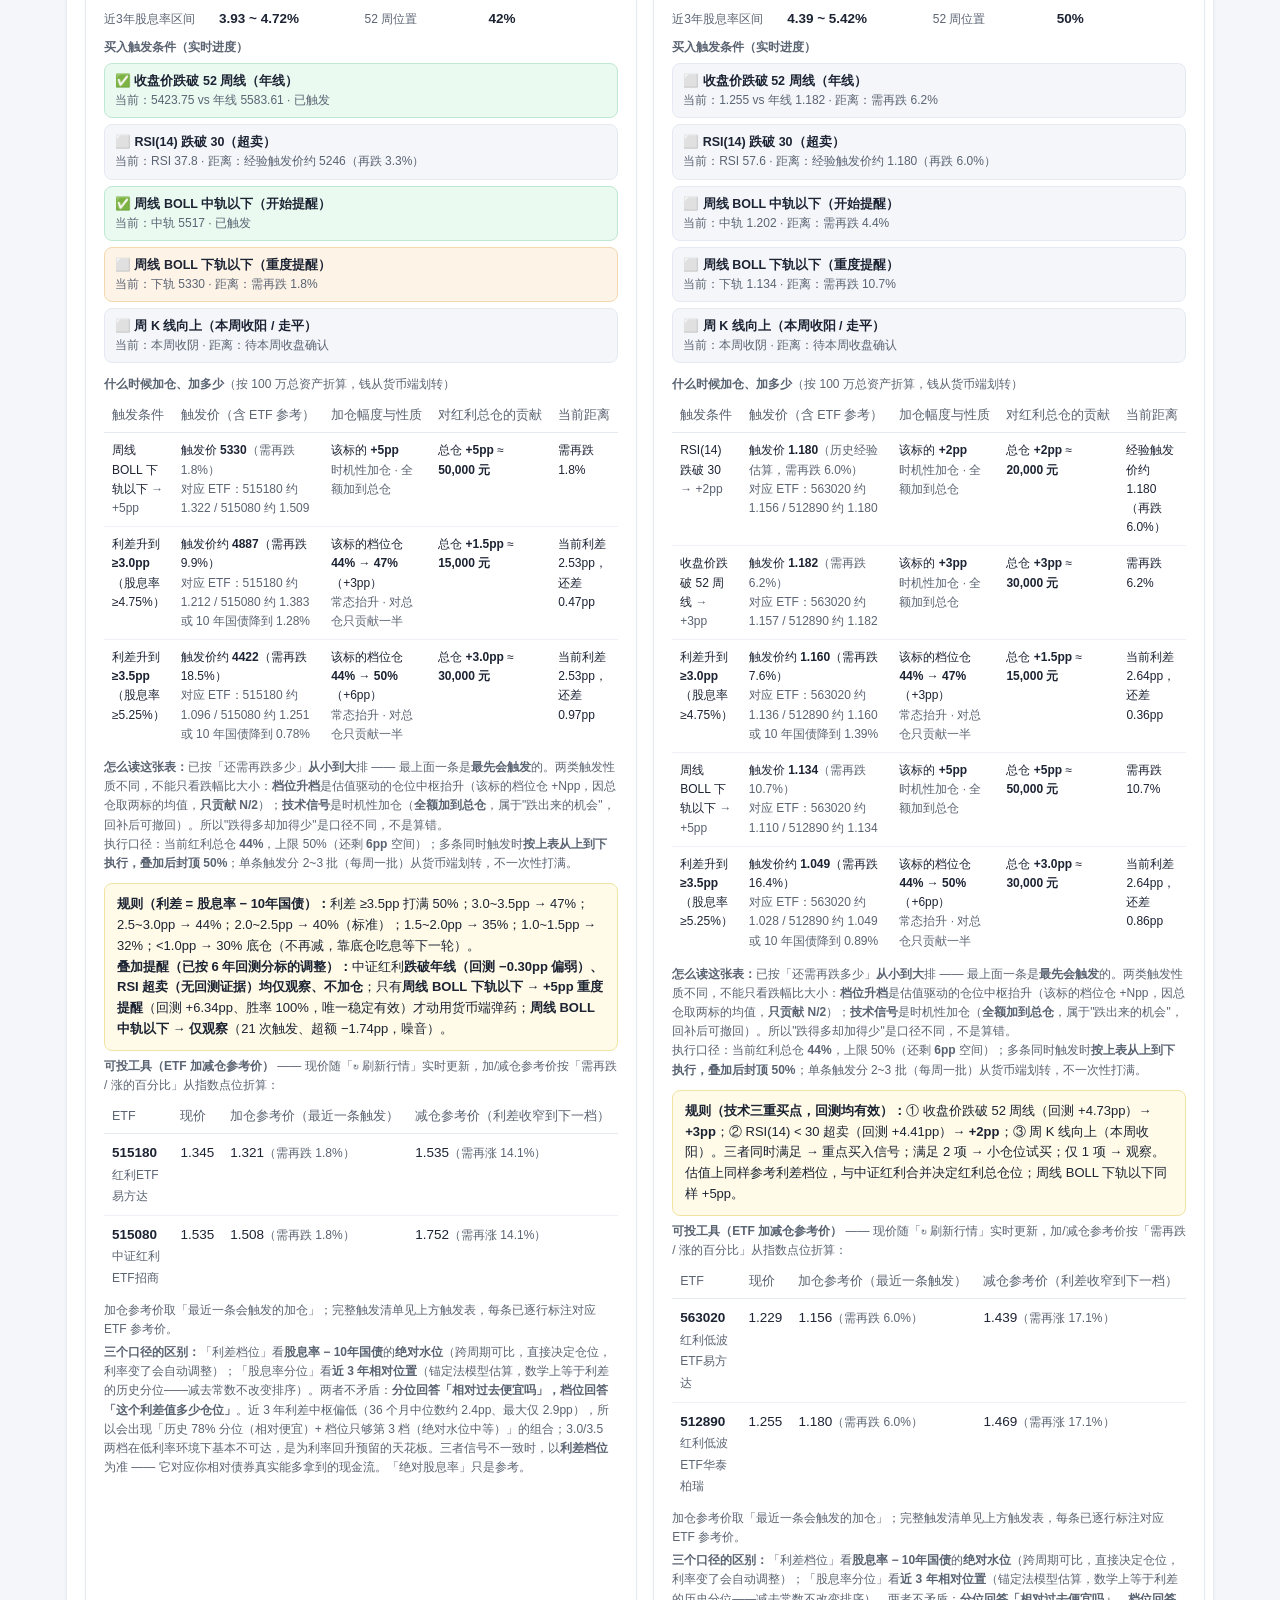
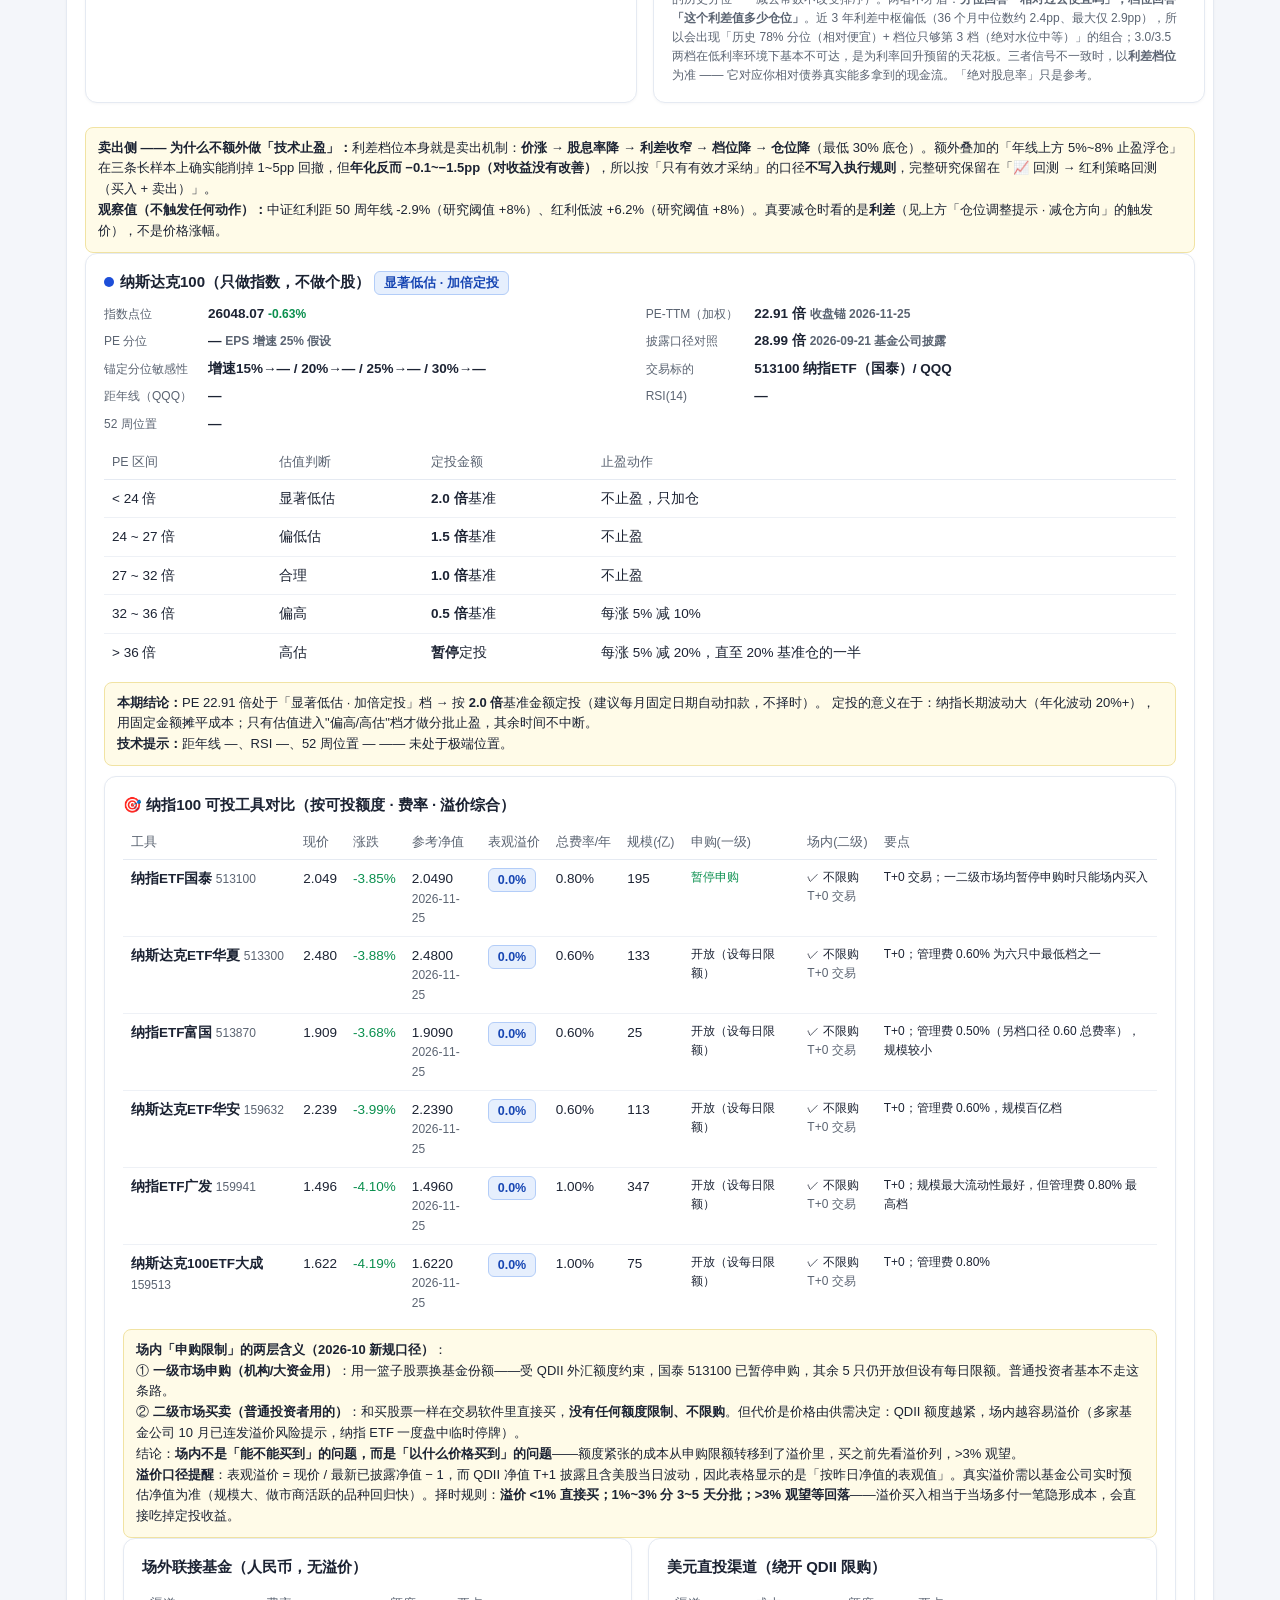
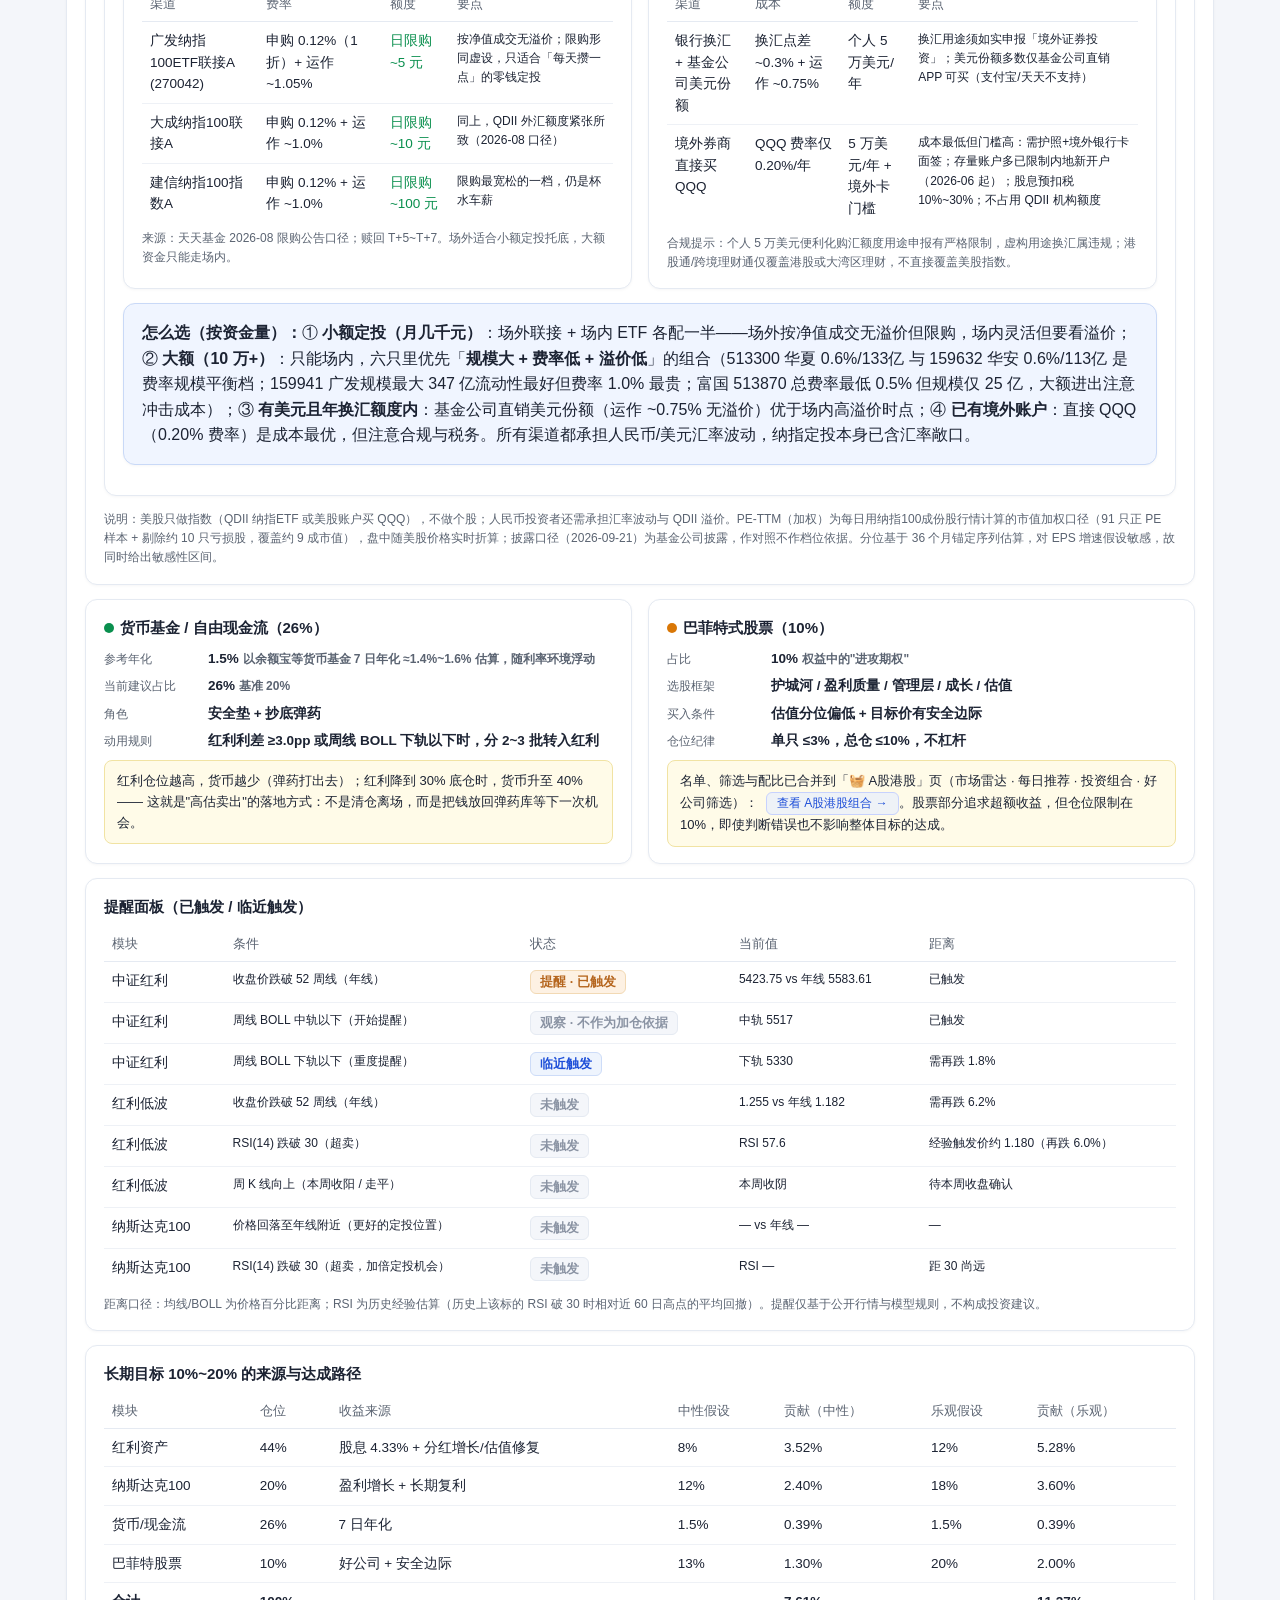
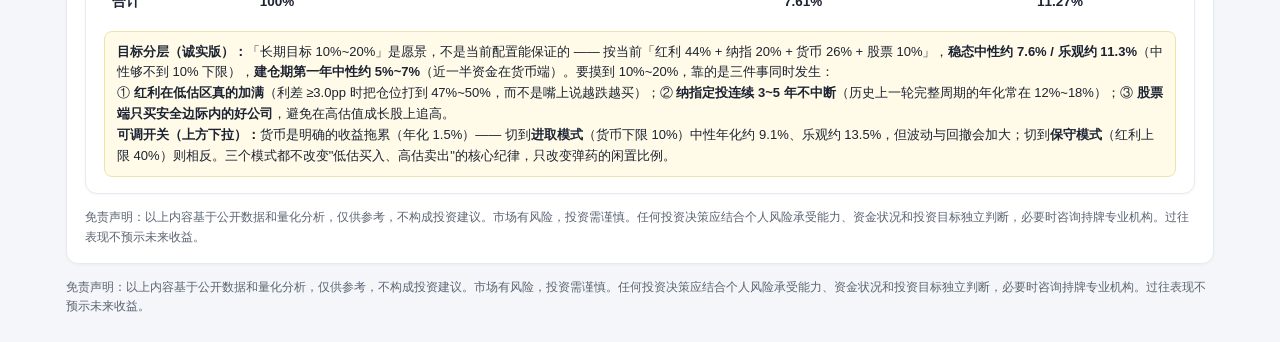
==== commit a59e2d91: "导航顺序：宽基指数移到 A股港股 后（第3位），tabs 数组与导航对齐；SW bump v46；index-check 增顺序断言并把 SW 版本断言改为数据驱动；base-check 修 UTC/" ====
--- a/index.html
+++ b/index.html
@@ -23,6 +23,7 @@
   <nav class="wrap nav" id="main-nav">
     <button class="nav-btn active" id="nav-plan" onclick="showTab('plan')"><span class="ic">🧭</span><span class="lb">整体投顾</span></button>
     <button class="nav-btn" id="nav-ah" onclick="showTab('ah')"><span class="ic">🧺</span><span class="lb">A股港股</span></button>
+    <button class="nav-btn" id="nav-broad" onclick="showTab('broad')"><span class="ic">📐</span><span class="lb">宽基指数</span></button>
     <button class="nav-btn" id="nav-divcmp" onclick="showTab('divcmp')"><span class="ic">⚖️</span><span class="lb">红利对比</span></button>
     <button class="nav-btn" id="nav-fund" onclick="showTab('fund')"><span class="ic">💰</span><span class="lb">建仓节奏</span></button>
     <button class="nav-btn" id="nav-playbook" onclick="showTab('playbook')"><span class="ic">📋</span><span class="lb">操作手册</span></button>
@@ -30,14 +31,14 @@
     <button class="nav-btn" id="nav-us" onclick="showTab('us')"><span class="ic">🇺🇸</span><span class="lb">美股组合</span></button>
     <button class="nav-btn" id="nav-backtest" onclick="showTab('backtest')"><span class="ic">📈</span><span class="lb">策略回测</span></button>
     <button class="nav-btn" id="nav-report" onclick="showTab('report')"><span class="ic">📝</span><span class="lb">每日总结</span></button>
-  <button class="nav-btn" id="nav-history" onclick="showTab('history')"><span class="ic">🗂</span><span class="lb">历史留档</span></button>
-  <button class="nav-btn" id="nav-broad" onclick="showTab('broad')"><span class="ic">📐</span><span class="lb">宽基指数</span></button>
+    <button class="nav-btn" id="nav-history" onclick="showTab('history')"><span class="ic">🗂</span><span class="lb">历史留档</span></button>
 </nav>
 </header>
 
 <main class="wrap">
   <section id="tab-plan"><div id="plan-body"></div></section>
   <section id="tab-ah" style="display:none"><div id="ah-body"></div></section>
+  <section id="tab-broad" style="display:none"><div id="broad-body"></div></section>
   <section id="tab-divcmp" style="display:none"><div id="divcmp-body"></div></section>
   <section id="tab-fund" style="display:none"><div id="fund-body"></div></section>
   <section id="tab-playbook" style="display:none"><div id="playbook-body"></div></section>
@@ -58,7 +59,6 @@
     </div>
   </section>
   <section id="tab-history" style="display:none"><div id="history-body"></div></section>
-  <section id="tab-broad" style="display:none"><div id="broad-body"></div></section>
 </main>
 
 <div id="flash" class="flash"></div>
